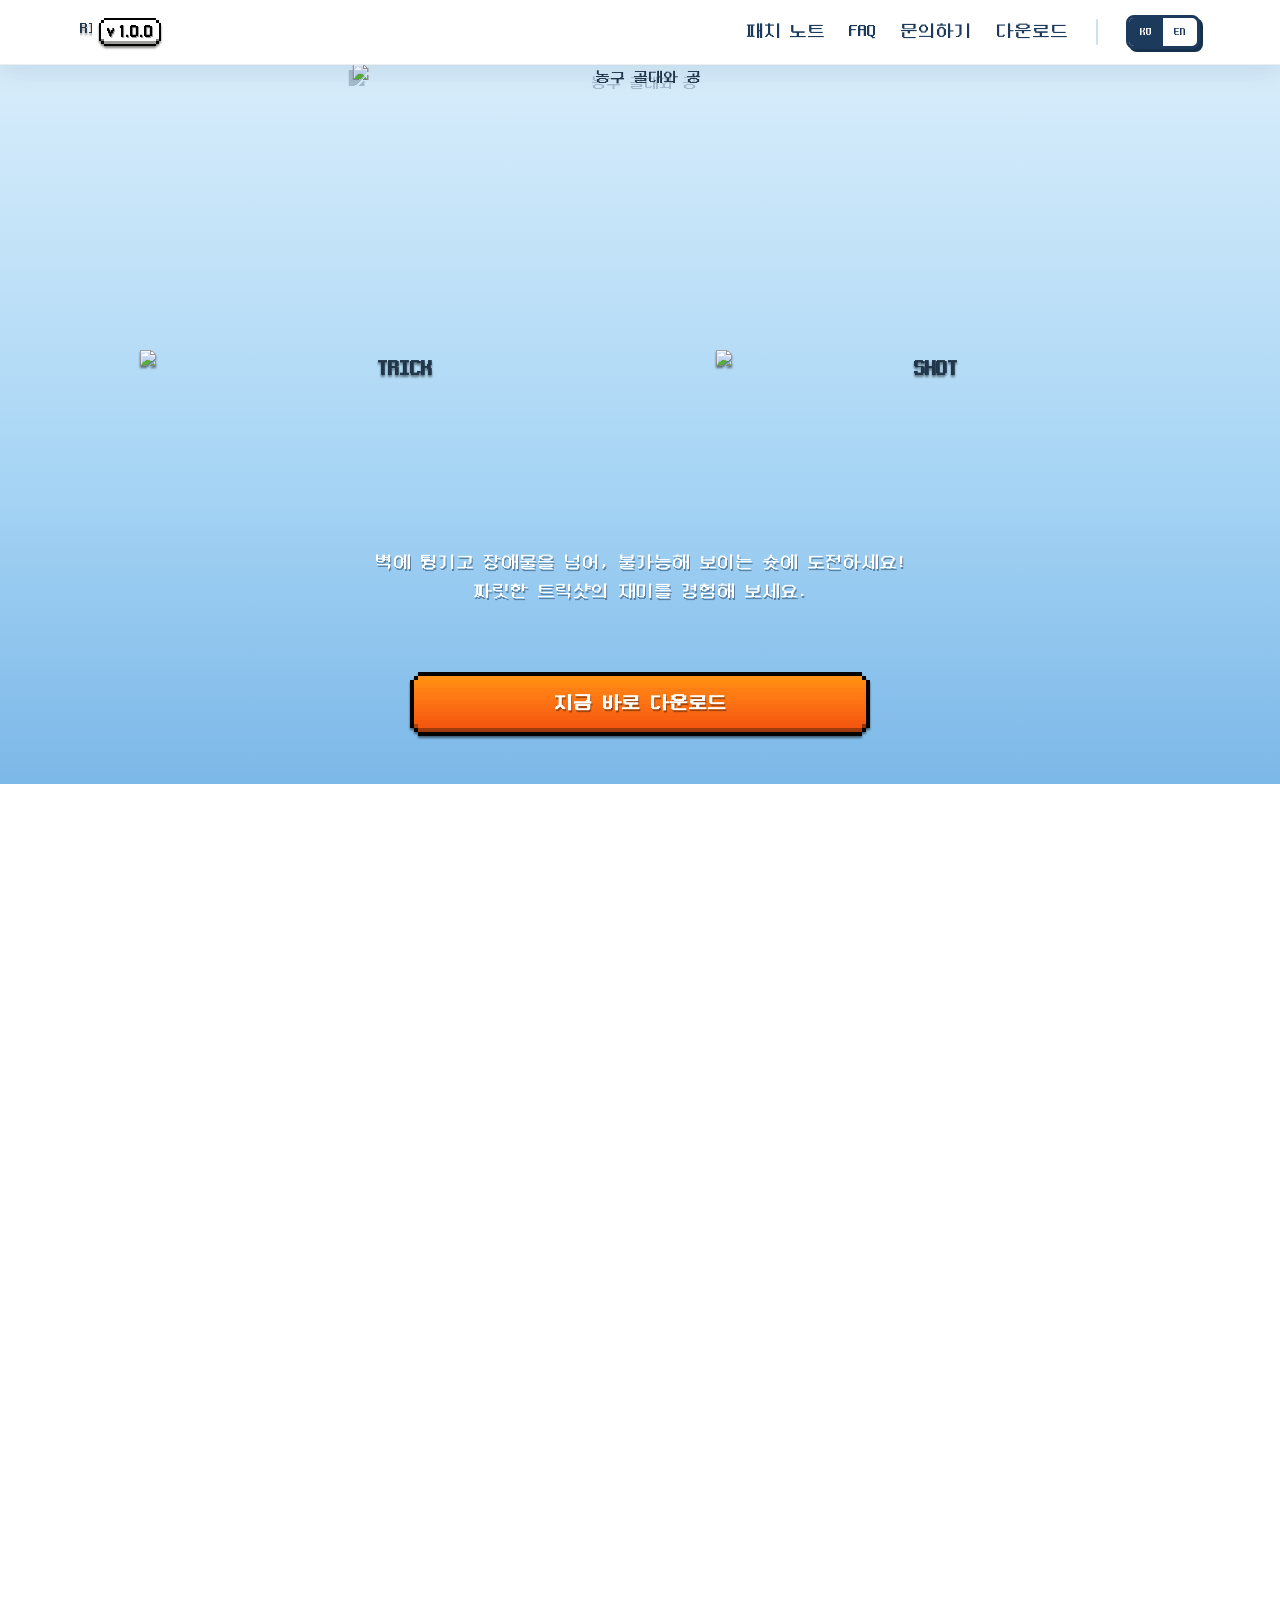
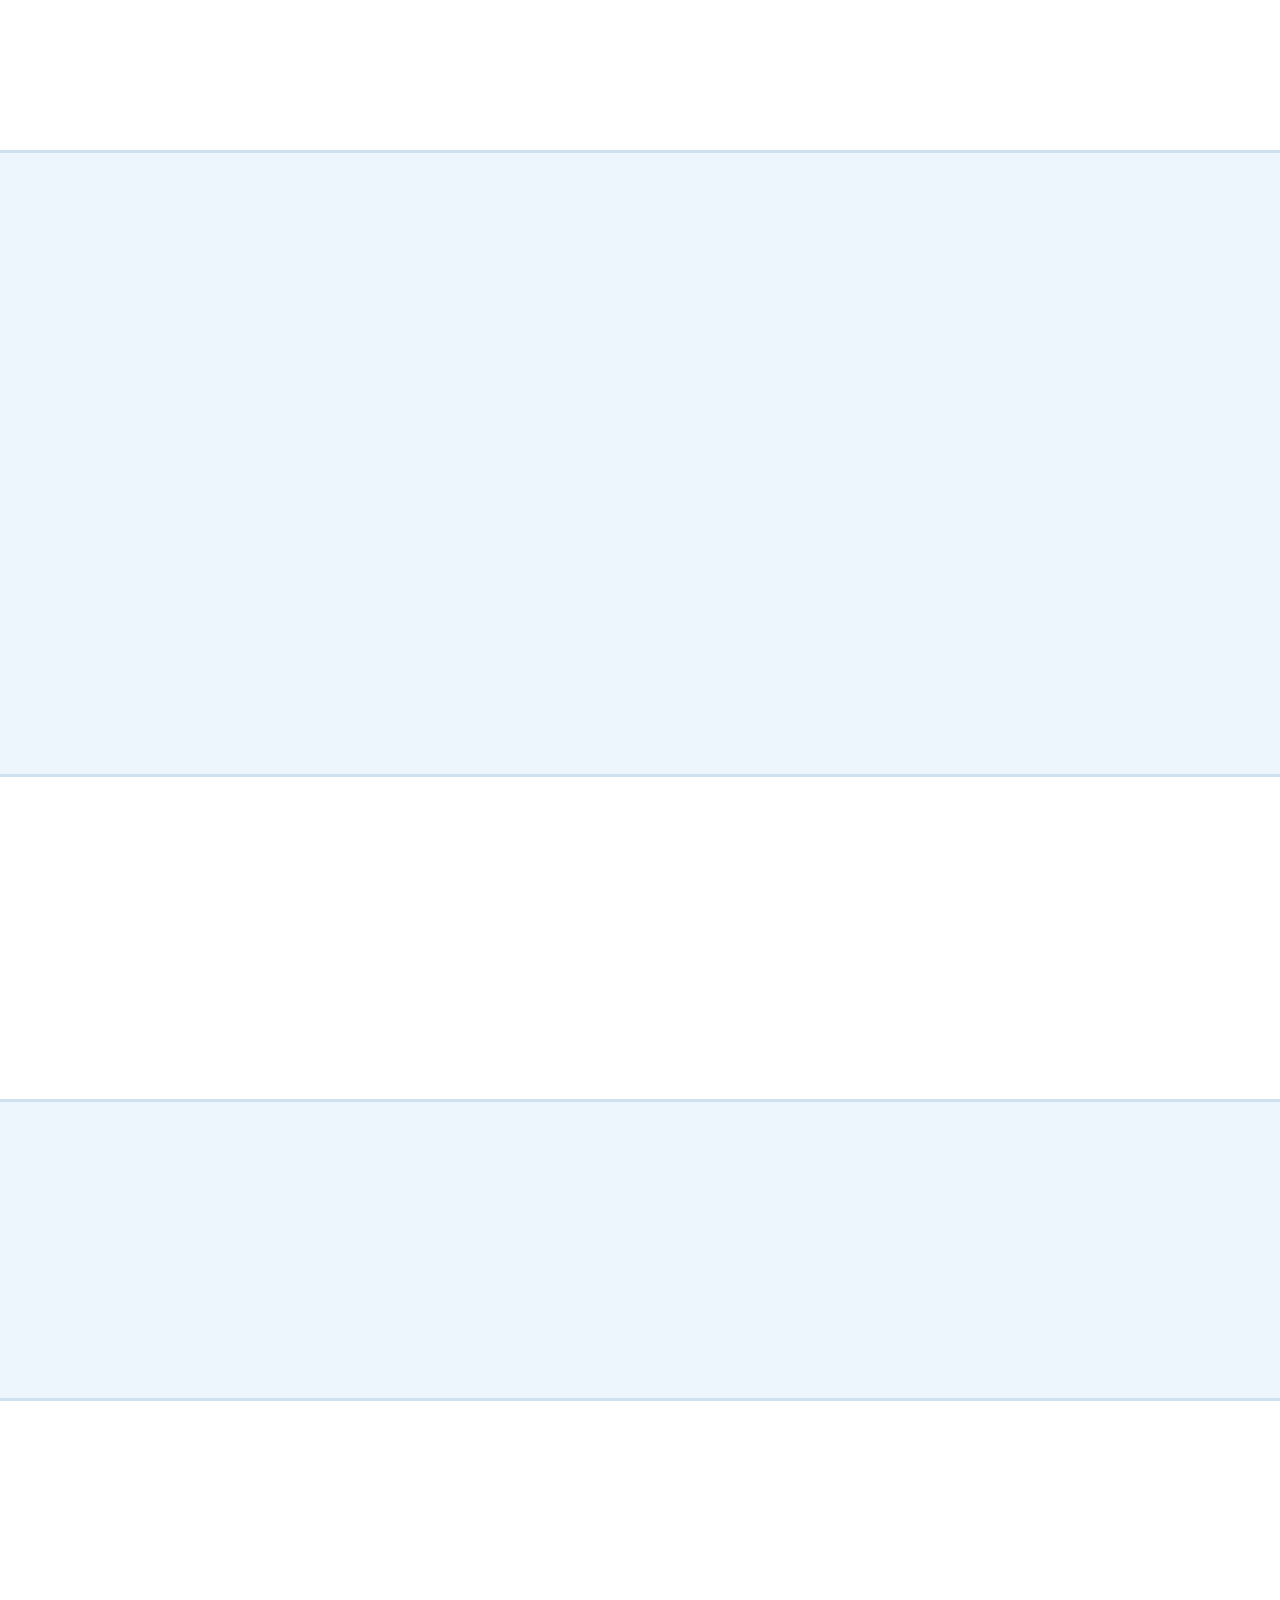
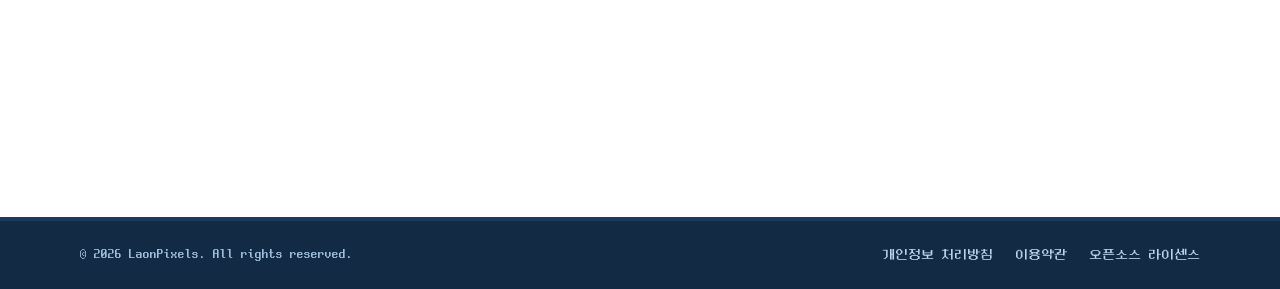
==== index.html @ 9bc09312 "푸터에서 사업자 정보 블록 제거 (원래 레이아웃으로 복원) Co-Authored-By: Claude Sonnet 5 <noreply@anthropic.com>" ====
<!DOCTYPE html>
<html lang="ko">
<head>
  <meta charset="UTF-8">
  <meta name="viewport" content="width=device-width, initial-scale=1, viewport-fit=cover">
  <title data-i18n="meta.titleHome">TRICK SHOT — 한 번의 슛, 완벽한 트릭샷</title>
  <meta name="description" content="튕기고, 휘고, 골인! 물리 기반 원터치 농구 트릭샷 게임 TRICK SHOT. App Store · Google Play · Steam에서 무료로 플레이하세요.">
  <meta name="theme-color" content="#7cb8e8">
  <link rel="icon" type="image/png" href="assets/game/app_icon.png">

  <!-- Open Graph -->
  <meta property="og:title" content="TRICK SHOT">
  <meta property="og:description" content="한 번의 슛, 완벽한 트릭샷. 물리 기반 원터치 농구 게임.">
  <meta property="og:type" content="website">

  <link rel="stylesheet" href="css/styles.css?v=122">
</head>
<body>

  <!-- ===================== Header ===================== -->
  <header class="site-header">
    <div class="container">
      <nav class="nav" aria-label="Main">
        <div class="nav__left">
          <a class="brand nav__reveal" href="#top" aria-label="TRICK SHOT home">
            <span class="brand__wordmark">
              <img src="assets/game/wordmark_trick.png" class="px" alt="TRICK" width="93" height="24">
              <img src="assets/game/wordmark_shot.png" class="px" alt="SHOT" width="77" height="24">
            </span>
          </a>

          <a class="header-version" href="patch-notes.html" aria-label="버전 정보 — 패치 노트 보기">
            <span class="header-version__icon" aria-hidden="true"></span>
            <span class="header-version__text">v 1.0.0</span>
          </a>
        </div>

        <div class="nav__right">
          <ul class="nav__links">
            <li><a class="nav-link--patch" href="patch-notes.html" data-i18n="nav.patch">패치 노트</a></li>
            <li><a href="#faq" data-i18n="nav.faq">FAQ</a></li>
            <li><a href="#contact" data-i18n="nav.contact">문의하기</a></li>
            <li><a href="#download" data-i18n="nav.download">다운로드</a></li>
          </ul>

          <span class="nav__divider" aria-hidden="true"></span>

          <div class="lang-toggle" role="group" aria-label="Language">
            <button type="button" data-lang-btn="ko" aria-pressed="true">KO</button>
            <button type="button" data-lang-btn="en" aria-pressed="false">EN</button>
          </div>

          <button class="nav__toggle" type="button" aria-label="메뉴 열기"
                  aria-expanded="false" aria-controls="mobile-menu"
                  data-i18n-attr="aria-label:nav.menuOpen">
            <span></span><span></span><span></span>
          </button>
        </div>
      </nav>
    </div>
  </header>

  <!-- mobile overlay menu -->
  <div class="mobile-menu" id="mobile-menu">
    <a class="web-btn web-btn--white" href="patch-notes.html">
      <span class="web-btn__bg" aria-hidden="true">
        <span class="web-btn__seg web-btn__seg--left"></span>
        <span class="web-btn__seg web-btn__seg--center"></span>
        <span class="web-btn__seg web-btn__seg--right"></span>
      </span>
      <span class="web-btn__label" data-i18n="nav.patch">패치 노트</span>
    </a>
    <a class="web-btn web-btn--white" href="#faq">
      <span class="web-btn__bg" aria-hidden="true">
        <span class="web-btn__seg web-btn__seg--left"></span>
        <span class="web-btn__seg web-btn__seg--center"></span>
        <span class="web-btn__seg web-btn__seg--right"></span>
      </span>
      <span class="web-btn__label" data-i18n="nav.faq">FAQ</span>
    </a>
    <a class="web-btn web-btn--white" href="#contact">
      <span class="web-btn__bg" aria-hidden="true">
        <span class="web-btn__seg web-btn__seg--left"></span>
        <span class="web-btn__seg web-btn__seg--center"></span>
        <span class="web-btn__seg web-btn__seg--right"></span>
      </span>
      <span class="web-btn__label" data-i18n="nav.contact">문의하기</span>
    </a>
    <a class="web-btn web-btn--orange" href="#download">
      <span class="web-btn__bg" aria-hidden="true">
        <span class="web-btn__seg web-btn__seg--left"></span>
        <span class="web-btn__seg web-btn__seg--center"></span>
        <span class="web-btn__seg web-btn__seg--right"></span>
      </span>
      <span class="web-btn__label" data-i18n="nav.download">다운로드</span>
    </a>
    <div class="mobile-menu__lang">
      <div class="lang-toggle" role="group" aria-label="Language">
        <button type="button" data-lang-btn="ko" aria-pressed="true">KO</button>
        <button type="button" data-lang-btn="en" aria-pressed="false">EN</button>
      </div>
    </div>
  </div>

  <main>
    <!-- ===================== Hero ===================== -->
    <section class="hero" id="top">
      <!-- version badge, pinned to the hero's top-left on mobile
           (the nav badge is hidden there instead) -->
      <a class="header-version hero-version" href="patch-notes.html" aria-label="버전 정보 — 패치 노트 보기">
        <span class="header-version__icon" aria-hidden="true"></span>
        <span class="header-version__text">v 1.0.0</span>
      </a>

      <!-- floating pixel decorations -->
      <canvas class="hero__birds" aria-hidden="true"></canvas>
      <img src="assets/game/ufo.png" class="hero__flyer hero__flyer--ufo px" alt="" aria-hidden="true">
      <img src="assets/game/jet.png" class="hero__flyer hero__flyer--jet px" alt="" aria-hidden="true">

      <img src="assets/game/goal.png" class="hero__goal px" alt="농구 골대와 공" width="383" height="223">

      <!-- wordmark — flexbox-centered in the full section -->
      <div class="hero__inner">
        <h1 class="wordmark">
          <img src="assets/game/wordmark_trick.png" class="wordmark__trick px" alt="TRICK" width="93" height="24">
          <img src="assets/game/wordmark_shot.png" class="wordmark__shot px" alt="SHOT" width="77" height="24">
        </h1>
      </div>

      <!-- sub text + CTA pinned to bottom of hero -->
      <div class="hero__foot">
        <p class="hero__sub" data-i18n-html="hero.sub">벽에 튕기고 장애물을 넘어, 불가능해 보이는 슛에 도전하세요!<br>짜릿한 트릭샷의 재미를 경험해 보세요.</p>
        <div class="hero__cta">
          <a class="web-btn web-btn--orange" href="#download">
            <span class="web-btn__bg" aria-hidden="true">
              <span class="web-btn__seg web-btn__seg--left"></span>
              <span class="web-btn__seg web-btn__seg--center"></span>
              <span class="web-btn__seg web-btn__seg--right"></span>
            </span>
            <span class="web-btn__label" data-i18n="hero.ctaDownload">지금 바로 다운로드</span>
          </a>
        </div>
      </div>

      <!-- pixel-art city skyline footer -->
      <div class="hero__skyline" aria-hidden="true"></div>
    </section>

    <!-- ===================== Features ===================== -->
    <section class="section" id="features">
      <div class="container">
        <div class="section-head reveal">
          <h2 data-i18n="features.title">단순하지만 깊이 있는 재미</h2>
          <p data-i18n-html="features.desc"></p>
        </div>

        <div class="shot-carousel reveal">
          <button class="shot-nav shot-nav--prev" type="button" aria-label="이전 화면" data-i18n-attr="aria-label:gallery.prev">
            <img src="assets/game/swipe_left.png" class="px" alt="" aria-hidden="true" width="11" height="17">
          </button>
          <div class="shot-viewport">
            <div class="shot-track" id="shot-track">
              <div class="shot-slide"><img src="assets/screenshots/shot_01.jpg" alt="" loading="lazy" width="1920" height="1354"></div>
              <div class="shot-slide"><img src="assets/screenshots/shot_02.jpg" alt="" loading="lazy" width="1920" height="1354"></div>
              <div class="shot-slide"><img src="assets/screenshots/shot_03.jpg" alt="" loading="lazy" width="1920" height="1354"></div>
              <div class="shot-slide"><img src="assets/screenshots/shot_04.jpg" alt="" loading="lazy" width="1920" height="1354"></div>
              <div class="shot-slide"><img src="assets/screenshots/shot_05.jpg" alt="" loading="lazy" width="1920" height="1354"></div>
              <div class="shot-slide"><img src="assets/screenshots/shot_06.jpg" alt="" loading="lazy" width="1920" height="1354"></div>
            </div>
          </div>
          <button class="shot-nav shot-nav--next" type="button" aria-label="다음 화면" data-i18n-attr="aria-label:gallery.next">
            <img src="assets/game/swipe_right.png" class="px" alt="" aria-hidden="true" width="11" height="17">
          </button>
        </div>
        <div class="shot-dots" id="shot-dots" role="tablist" aria-label="화면 선택"><!-- dots by main.js --></div>
      </div>
    </section>

    <!-- ===================== Maps ===================== -->
    <section class="section section--tint" id="stages">
      <!-- falling debris particles, generated by main.js, behind everything -->
      <div class="stages-particles" aria-hidden="true"></div>

      <div class="container">
        <div class="section-head reveal">
          <h2 data-i18n="stages.title">계속해서 추가되는 다양한 맵</h2>
          <p data-i18n-html="stages.desc"></p>
        </div>

        <div class="stages-placeholder reveal">
          <div class="stages-placeholder__stack">
            <img src="assets/game/locked_map.png" class="px stages-placeholder__img stages-placeholder__img--locked" alt="" aria-hidden="true" width="60" height="60">
            <img src="assets/game/coming_soon_map.png" class="px stages-placeholder__img stages-placeholder__img--soon" alt="" aria-hidden="true" width="60" height="60">
          </div>
        </div>
      </div>

      <!-- pixel-art skyline footer, tiled endlessly across the section width -->
      <div class="stages-skyline" aria-hidden="true"></div>
    </section>

    <!-- ===================== FAQ ===================== -->
    <section class="section" id="faq">
      <div class="container">
        <div class="section-head reveal">
          <h2 data-i18n="faq.title">자주 묻는 질문</h2>
          <p data-i18n="faq.desc"></p>
        </div>
        <div class="faq-list" id="faq-list"><!-- rendered by main.js --></div>
      </div>
    </section>

    <!-- ===================== Contact ===================== -->
    <section class="section section--tint" id="contact">
      <div class="container">
        <div class="section-head reveal">
          <h2 data-i18n="contact.title">문의하기</h2>
          <p data-i18n-html="contact.desc"></p>
        </div>
      </div>
    </section>

    <!-- ===================== Download ===================== -->
    <section class="section download" id="download">
      <div class="container">
        <div class="section-head reveal">
          <h2 data-i18n="download.title">지금 바로 다운로드하세요</h2>
          <p data-i18n="download.desc"></p>
        </div>

        <div class="store-grid">
          <a class="store-link reveal" href="#" aria-label="App Store">
            <img class="store-badge store-badge--ko" src="assets/store/appstore_ko.svg" alt="App Store에서 다운로드">
            <img class="store-badge store-badge--en" src="assets/store/appstore_en.svg" alt="Download on the App Store">
          </a>

          <a class="store-link reveal" href="#" aria-label="Google Play">
            <img class="store-badge store-badge--ko" src="assets/store/googleplay_ko.svg" alt="Google Play에서 다운로드">
            <img class="store-badge store-badge--en" src="assets/store/googleplay_en.svg" alt="Get it on Google Play">
          </a>
        </div>

        <p class="store-note" data-i18n="download.note"></p>
      </div>
    </section>
  </main>

  <!-- ===================== Footer ===================== -->
  <footer class="site-footer">
    <div class="container footer-inner">
      <span class="footer-copy" data-i18n="footer.rights">© 2026 LaonPixels. All rights reserved.</span>
      <nav class="footer-links" aria-label="Legal">
        <a href="privacy.html" data-i18n="footer.linkPrivacy">개인정보 처리방침</a>
        <a href="terms.html" data-i18n="footer.linkTerms">이용약관</a>
        <a href="oss-license.html" data-i18n="footer.linkOss">오픈소스 라이센스</a>
      </nav>
    </div>
  </footer>

  <script src="js/translations.js?v=21"></script>
  <script src="js/i18n.js?v=2"></script>
  <script src="js/main.js?v=33"></script>
</body>
</html>
---- css/styles.css ----
/* =========================================================================
   TRICK SHOT — game landing site
   Mobile-first, vanilla CSS. Design tokens pulled from the title-screen art.
   ========================================================================= */

/* ---- Fonts ------------------------------------------------------------- */
/* 네오 둥근모(NeoDunggeunmo) 단일 폰트로 통일 (로컬 self-host) */
@font-face {
  font-family: "NeoDunggeunmo";
  src: url("../assets/fonts/neodgm.ttf") format("truetype");
  font-weight: 400;
  font-style: normal;
  font-display: swap;
}

/* Galmuri11 — same font the in-game version badge uses (main_menu_screen.dart) */
@font-face {
  font-family: "Galmuri11";
  src: url("../assets/fonts/Galmuri11.ttf") format("truetype");
  font-weight: 400;
  font-style: normal;
  font-display: swap;
}
@font-face {
  font-family: "Galmuri11";
  src: url("../assets/fonts/Galmuri11-Bold.ttf") format("truetype");
  font-weight: 700;
  font-style: normal;
  font-display: swap;
}

/* ---- Design tokens ----------------------------------------------------- */
:root {
  --sky-top:    #d8edfb;
  --sky-mid:    #a9d6f5;
  --sky-bottom: #7cb8e8;
  --skyline:    #6aa6da;
  --ball:       #e8742c;
  --ball-dark:  #c75a1e;
  --rim:        #e85d2a;
  --navy:       #1b3a5c;
  --navy-deep:  #122a44;
  --white:      #ffffff;
  --card:       #ffffff;
  --ink:        #20364a;
  --ink-soft:   #51697e;
  --shadow:     #16314d;
  --line:       #cfe0ef;

  /* 네오 둥근모 폰트로 전체 텍스트(픽셀/본문/모노 포함) 통일 */
  --pixel:       "NeoDunggeunmo", monospace;
  --sans:        "NeoDunggeunmo", monospace;
  --sans-body:   "NeoDunggeunmo", monospace;

  --radius: 14px;
  --radius-sm: 10px;
  --header-h: 64px;
  --maxw: 1160px;
  --hard: 4px 4px 0 var(--shadow);
  --hard-sm: 3px 3px 0 var(--shadow);
}

/* ---- Reset / base ------------------------------------------------------ */
*, *::before, *::after { box-sizing: border-box; }

html {
  scroll-behavior: smooth;
  scroll-padding-top: calc(var(--header-h) + 12px);
  -webkit-text-size-adjust: 100%;
  overflow-x: hidden;
}

body {
  margin: 0;
  padding-top: var(--header-h);
  font-family: var(--sans-body);
  color: var(--ink);
  background: var(--white);
  line-height: 1.8;
  font-size: 15px;
  -webkit-font-smoothing: antialiased;
  -moz-osx-font-smoothing: grayscale;
  overflow-x: hidden;
}

img, svg { max-width: 100%; display: block; }

/* crisp scaling for pixel-art sprites pulled from the game */
.px {
  image-rendering: pixelated;
  image-rendering: -moz-crisp-edges;
  image-rendering: crisp-edges;
}
a { color: inherit; text-decoration: none; }
button { font-family: inherit; cursor: pointer; }
ul { margin: 0; padding: 0; list-style: none; }

:focus-visible {
  outline: 3px solid var(--ball);
  outline-offset: 3px;
  border-radius: 4px;
}

.container {
  width: 100%;
  max-width: var(--maxw);
  margin-inline: auto;
  padding-inline: 20px;
}

.pixel { font-family: var(--pixel); line-height: 1.5; letter-spacing: 0; }

/* ---- Section scaffolding ---------------------------------------------- */
.section { padding-block: clamp(56px, 9vw, 104px); }
.section--tint { background: #eef6fd; border-block: 3px solid var(--line); }
/* pull the back-link + content up closer to the title hero */
.section--tight { padding-top: clamp(26px, 4vw, 40px); }

.section-head { text-align: center; margin-bottom: clamp(28px, 5vw, 52px); }
.section-head h2 {
  font-family: var(--pixel);
  font-weight: 700;
  font-size: clamp(20px, 4.5vw, 30px);
  color: var(--navy);
  margin: 0 0 14px;
  letter-spacing: 0;
  word-spacing: -0.18em;
  line-height: 1.55;
  text-shadow: 2px 2px 0 #b9d6ee;
}
.section-head p {
  margin: 0 auto;
  max-width: 56ch;
  color: var(--ink-soft);
  font-family: var(--sans-body);
  font-size: clamp(14px, 2vw, 16px);
}
#features .section-head { margin-bottom: clamp(42px, 6.5vw, 72px); }
#features .section-head h2 { font-size: clamp(26px, 5.8vw, 40px); margin-bottom: 26px; }
#features .section-head p  { font-size: clamp(15px, 2.2vw, 18px); max-width: 68ch; }

/* ---- Buttons ----------------------------------------------------------- */
.btn {
  display: inline-flex;
  align-items: center;
  justify-content: center;
  gap: 10px;
  font-family: var(--pixel);
  font-weight: 700;
  font-size: 12px;
  letter-spacing: 0;
  word-spacing: -0.1em;
  padding: 14px 20px;
  border-radius: var(--radius-sm);
  border: 3px solid var(--navy);
  background: var(--white);
  color: var(--navy);
  box-shadow: var(--hard);
  transition: transform .08s ease, box-shadow .08s ease, background .15s ease;
  text-align: center;
}
.btn:hover { transform: translate(-2px, -2px); box-shadow: 6px 6px 0 var(--shadow); }
.btn:active { transform: translate(2px, 2px); box-shadow: 1px 1px 0 var(--shadow); }

.btn--primary { background: var(--ball); color: #fff; border-color: var(--navy); }

/* ---- Header / navigation ---------------------------------------------- */
.site-header {
  position: fixed;
  top: 0;
  left: 0;
  right: 0;
  z-index: 50;
  background: rgba(255, 255, 255, .92);
  backdrop-filter: blur(4px);
  -webkit-backdrop-filter: blur(4px);
  border-bottom: 1px solid rgba(27, 58, 92, .08);
  box-shadow:
    inset 0 1px 0 rgba(255, 255, 255, .9),
    0 8px 24px rgba(27, 58, 92, .1);
}
.nav {
  height: var(--header-h);
  display: flex;
  align-items: center;
  justify-content: space-between;
  gap: 16px;
}

/* left cluster: version badge + brand wordmark */
.nav__left { display: flex; align-items: center; gap: 7px; }

/* brand (left title) */
.brand { display: flex; align-items: center; gap: 10px; }
.brand__wordmark {
  display: inline-flex;
  align-items: center;
  justify-content: center;
  gap: 4px;
  /* full size on wider screens; on narrow phones the 6.5vw cap takes over so
     the title shrinks and stops shoving the menu button off the right edge
     (iPhone mini/SE, small Androids). The revealed .nav__reveal container
     width below is scaled to match. */
  height: min(calc(var(--header-h) * 4 / 7 * 0.9), 6.5vw);
  white-space: nowrap;
  /* same in-game overlay shadow spec as the hero wordmark: y:2, blur:1, 50% black */
  filter: drop-shadow(0 2px 1px rgba(0, 0, 0, .5));
}
.brand__wordmark img { display: block; height: 100%; width: auto; flex: none; }
/* version button — replicates the title-screen version badge in-game
   (empty icon frame + overlaid "v X.Y.Z" text, see main_menu_screen.dart) */
.header-version {
  --icon-h: 28.8px;
  position: relative;
  display: inline-flex;
  align-items: center;
  justify-content: center;
  flex: 0 0 auto;
  text-decoration: none;
}
.header-version__icon {
  display: block;
  height: var(--icon-h);
  aspect-ratio: 26 / 12;
  background-image: url('../assets/game/title_version_icon_empty.png');
  background-repeat: no-repeat;
  background-size: 100% 100%;
  image-rendering: pixelated;
  image-rendering: -moz-crisp-edges;
  image-rendering: crisp-edges;
  filter: drop-shadow(0 2px 1px rgba(0, 0, 0, .5));
}
/* in-game the text sits in a Stack centered on the icon with
   EdgeInsets.only(bottom: iconH/12) — net effect: visual center
   shifted up by iconH/24 from the icon's true center */
.header-version__text {
  position: absolute;
  left: 50%;
  top: calc(50% - var(--icon-h) / 24);
  transform: translate(-50%, -50%);
  font-family: "Galmuri11", var(--pixel);
  font-weight: 700;
  font-size: 13px;
  line-height: 1;
  color: #000;
  text-shadow: 1px 1px 0 #9d9d9c;
  white-space: nowrap;
}

/* the hero-scoped copy of the version badge is desktop-hidden; on mobile it
   is pinned to the hero's top-left and the nav copy is hidden instead (see
   the mobile media query) */
.hero-version {
  display: none;
  position: absolute;
  top: 12px;
  left: 16px;
  z-index: 4;
}

/* the TRICK SHOT wordmark in the header — hidden until the hero scrolls
   past, then slides in from the left (its reserved width pushes the
   version badge over by the same amount), and on the way back up it
   slides out to the left and fades — never squashing, since the
   wordmark images keep their natural size and are simply clipped by
   the shrinking/sliding window */
.nav__reveal {
  display: flex;
  align-items: center;
  overflow: hidden;
  width: 0;
  /* inset padding keeps the wordmark (and its drop-shadow) clear of the
     clipping edges on every side, so nothing gets cut off — at rest or
     mid-slide — and the reveal doesn't graze the version badge */
  padding: 4px 4px 4px 8px;
  box-sizing: content-box;
  opacity: 0;
  transition: width .8s cubic-bezier(.22, 1.12, .4, 1),
              opacity .5s ease;
  pointer-events: none;
}
.nav__reveal .brand__wordmark {
  transform: translateX(-32px);
  transition: transform .8s cubic-bezier(.22, 1.12, .4, 1);
}
.site-header.is-revealed .nav__reveal {
  /* scales down together with the wordmark height cap above so the revealed
     title never overflows into the menu button on narrow phones */
  width: min(246px, 49vw);
  opacity: 1;
  pointer-events: auto;
}
.site-header.is-revealed .nav__reveal .brand__wordmark {
  transform: translateX(0);
}
/* while the mobile menu is open, keep the title revealed no matter the
   scroll position; closing the menu reverts to the scroll-driven state
   above (shown only if scrolled past the hero) */
.nav.is-open .nav__reveal {
  width: min(246px, 49vw);
  opacity: 1;
  pointer-events: auto;
}
.nav.is-open .nav__reveal .brand__wordmark {
  transform: translateX(0);
}

/* right cluster */
.nav__right { display: flex; align-items: center; gap: 8px; }
.nav__links { display: none; }            /* shown on desktop */
.nav__right > .lang-toggle { display: none; } /* moves into the menu on mobile */
.nav__divider { display: none; }          /* shown on desktop, between links and lang toggle */

.nav__links a {
  font-family: var(--pixel);
  font-size: 18px;
  letter-spacing: 0;
  word-spacing: -0.1em;
  text-transform: uppercase;
  color: var(--navy);
  padding: 8px 10px;
  border-radius: 8px;
  white-space: nowrap;
  transition: color .15s ease, background .15s ease;
}
.nav__links a:hover { color: #2f6fb3; background: #f1f7fd; }

.nav__links a.nav-link--patch {
  padding: 8px 10px;
}

/* language toggle */
.lang-toggle {
  display: inline-flex;
  border: 3px solid var(--navy);
  border-radius: 8px;
  overflow: hidden;
  box-shadow: var(--hard-sm);
  background: var(--white);
}
.lang-toggle button {
  font-family: var(--pixel);
  font-size: 12px;
  padding: 8px 11px;
  border: 0;
  background: transparent;
  color: var(--navy);
}
.lang-toggle button[aria-pressed="true"] { background: var(--navy); color: #fff; }

/* decorative gear (matches title screen) */
/* hamburger */
/* pixel-art menu button (normal + pressed sprites). The old hamburger
   <span> bars are hidden and the button shows the sprite as a background,
   so no HTML change is needed and every page's header picks it up. */
.nav__toggle {
  width: 42px;
  height: 44px;
  padding: 0;
  border: 0;
  background: url("../assets/game/web_menu_button.png") center / contain no-repeat;
  image-rendering: pixelated;
  image-rendering: -moz-crisp-edges;
  image-rendering: crisp-edges;
  cursor: pointer;
}
.nav__toggle span { display: none; }
/* pressed sprite only while actively held down */
.nav__toggle:active {
  background-image: url("../assets/game/web_menu_button_pressed.png");
}

/* mobile overlay menu */
.mobile-menu {
  position: fixed;
  inset: var(--header-h) 0 0 0;
  background: var(--sky-top);
  background-image: linear-gradient(180deg, var(--sky-top), var(--sky-mid));
  border-top: 3px solid var(--navy);
  transform: translateY(-110%);
  transition: transform .3s ease;
  z-index: 40;
  display: flex;
  flex-direction: column;
  padding: 24px 20px calc(40px + env(safe-area-inset-bottom));
  gap: 16px;
  overflow-y: auto;
}
.mobile-menu.is-open { transform: translateY(0); }
/* menu items are full-width pixel web-buttons, stacked (capped so they
   don't stretch into thin bars on wide/landscape phone viewports).
   flex-shrink: 0 stops the column flex layout from squashing them
   below --btn-h when the short landscape viewport can't fit all of
   them — the menu scrolls (overflow-y: auto, above) instead. */
.mobile-menu .web-btn {
  --btn-h: 54px;
  width: 100%;
  max-width: 420px;
  min-height: var(--btn-h);
  flex-shrink: 0;
  margin-inline: auto;
  font-size: 15px;
  letter-spacing: 0;
  word-spacing: -0.1em;
}
.mobile-menu__lang { flex-shrink: 0; margin-top: auto; padding-top: 20px; display: flex; justify-content: center; }

body.menu-open { overflow: hidden; }

/* ---- Hero -------------------------------------------------------------- */
.hero {
  position: relative;
  min-height: 720px;
  display: flex;
  align-items: center;
  justify-content: center;
  text-align: center;
  padding: 40px clamp(28px, 7vw, 88px) calc(60px + env(safe-area-inset-bottom));
  background: linear-gradient(180deg, var(--sky-top) 0%, var(--sky-mid) 55%, var(--sky-bottom) 100%);
  overflow: hidden;
}
.hero__skyline {
  position: absolute;
  left: 0; right: 0; bottom: 0;
  height: clamp(64px, 11vw, 120px);
  background-image: url('../assets/game/city_skyline.png');
  background-repeat: repeat-x;
  background-position: bottom left;
  background-size: auto 100%;
  image-rendering: pixelated;
  image-rendering: -moz-crisp-edges;
  image-rendering: crisp-edges;
  pointer-events: none;
  z-index: 1;
}
.hero__inner { position: relative; z-index: 3; max-width: 1000px; text-align: center; }

/* sub text + CTA pinned to the bottom of the hero section */
/* Spans from roughly the title's bottom edge down to the section's
   bottom edge, then splits that band into two equal halves —
   `space-around` centers the sub text within the upper half and the
   download button within the lower half (an even-split approximation
   of "center each one in the band below the previous element"). */

.hero__foot {
  position: absolute;
  top: 58%;
  bottom: 0;
  left: 50%;
  transform: translateX(-50%);
  width: 100%;
  max-width: 760px;
  padding-inline: 20px;
  display: flex;
  flex-direction: column;
  justify-content: space-around;
  align-items: center;
  text-align: center;
  z-index: 3;
}
/* hero CTA is a wide, prominent web-button */
.hero__foot .web-btn {
  --btn-h: clamp(50px, 9vw, 64px);
  min-width: clamp(300px, 44vw, 460px);
  font-size: clamp(15px, 2.4vw, 19px);
}

/* pixel-art goal/backboard — pinned to top of hero, no bounce */
.hero__goal {
  position: absolute;
  top: 0;
  left: 50%;
  transform: translateX(-50%);
  width: clamp(320px, 82vw, 575px);
  height: auto;
  filter: drop-shadow(-4px 6px 0 rgba(18, 42, 68, .25));
  z-index: 2;
  pointer-events: none;
}

/* TRICK / SHOT horizontal pixel wordmark images */
.wordmark {
  display: flex;
  flex-direction: row;
  align-items: center;
  justify-content: center;
  gap: clamp(28px, 6vw, 64px);
  margin: 4px 0 0;
  /* same in-game overlay shadow spec as the CTA button: y:2, blur:1, 50% black */
  filter: drop-shadow(0 2px 1px rgba(0, 0, 0, .5));
}
.wordmark__trick { width: clamp(270px, 88vw, 900px); height: auto; }
.wordmark__shot  { width: clamp(223px, 72vw, 745px); height: auto; }

/* bird flock canvas — sits behind UFO/jet, above gradient background */
.hero__birds {
  position: absolute;
  top: 0; left: 0;
  width: 100%; height: 100%;
  z-index: 0;
  pointer-events: none;
}

/* floating pixel decorations (UFO, jet) — positions/visibility controlled by JS */
.hero__flyer {
  position: absolute;
  z-index: 1;
  pointer-events: none;
  height: auto;
  display: none;
}
.hero__flyer--ufo { width: clamp(24px, 4.5vw, 48px); }
.hero__flyer--jet { width: clamp(22px, 4vw, 44px); }
.hero__sub {
  font-family: var(--sans-body);
  color: #fff;
  font-size: clamp(15px, 2.4vw, 18px);
  max-width: 38em;
  margin: 0 auto;
  margin-top: 30px;
  font-weight: 400;
  line-height: 1.6;
  text-shadow: 1px 2px 0 rgba(18, 42, 68, .45);
}
.hero__cta {
  display: flex;
  flex-wrap: wrap;
  gap: 14px;
  justify-content: center;
  transform: translateY(-10px);
}

/* pixel-art web button — 3-slice sprite (web_option UI kit) with white and
   orange colour variants: left + center(tiled) + right. Hover grows to
   1.05× on a smooth ease (and eases back on leave); :active swaps to the
   pressed sprite. Shared by the hero CTA and the mobile menu items. */
.web-btn {
  --btn-h: clamp(48px, 8.5vw, 60px);
  position: relative;
  display: inline-flex;
  align-items: center;
  justify-content: center;
  height: var(--btn-h);
  padding: 0 clamp(24px, 6vw, 40px);
  font-family: var(--pixel);
  font-size: clamp(15px, 2.4vw, 19px);
  font-weight: 700;
  text-decoration: none;
  transition: transform .2s ease;
  /* in-game overlay shadow spec (y:2, blur:1, 50% black); follows the
     sprite's alpha so frame + label share one shadow */
  filter: drop-shadow(0 2px 1px rgba(0, 0, 0, .5));
}
.web-btn:hover { transform: scale(1.05); }
.web-btn:active { transform: scale(1.02) translateY(1px); transition-duration: .06s; }
.web-btn__bg {
  position: absolute;
  inset: 0;
  display: flex;
  z-index: 0;
  pointer-events: none;
}
.web-btn__seg {
  height: 100%;
  image-rendering: pixelated;
  image-rendering: -moz-crisp-edges;
  image-rendering: crisp-edges;
}
.web-btn__seg--left,
.web-btn__seg--right {
  flex: 0 0 auto;
  aspect-ratio: 13 / 16;
  background-repeat: no-repeat;
  background-size: 100% 100%;
}
.web-btn__seg--center {
  flex: 1 1 auto;
  background-repeat: repeat-x;
  background-size: auto 100%;
}
.web-btn__label {
  position: relative;
  z-index: 1;
  white-space: nowrap;
}

/* white variant — dark label */
.web-btn--white { color: var(--navy); }
.web-btn--white .web-btn__seg--left   { background-image: url('../assets/game/button/white/web_option_button_white_left.png'); }
.web-btn--white .web-btn__seg--center { background-image: url('../assets/game/button/white/web_option_button_white_center.png'); }
.web-btn--white .web-btn__seg--right  { background-image: url('../assets/game/button/white/web_option_button_white_right.png'); }
.web-btn--white:active .web-btn__seg--left   { background-image: url('../assets/game/button/white/web_option_button_white_left_pressed.png'); }
.web-btn--white:active .web-btn__seg--center { background-image: url('../assets/game/button/white/web_option_button_white_center_pressed.png'); }
.web-btn--white:active .web-btn__seg--right  { background-image: url('../assets/game/button/white/web_option_button_white_right_pressed.png'); }

/* orange variant — white label with a dark drop. The web_option orange art
   is a muted #e0732d; saturate() nudges it back to the vivid in-game orange
   (~#ff720d) without swapping the sprite. Re-declares the base drop-shadow
   since filter is a single property. */
.web-btn--orange {
  color: #fff;
  filter: drop-shadow(0 2px 1px rgba(0, 0, 0, .5)) saturate(1.3);
}
.web-btn--orange .web-btn__label { text-shadow: 1px 2px 0 rgba(0, 0, 0, .35); }
.web-btn--orange .web-btn__seg--left   { background-image: url('../assets/game/button/orange/web_option_button_orange_left.png'); }
.web-btn--orange .web-btn__seg--center { background-image: url('../assets/game/button/orange/web_option_button_orange_center.png'); }
.web-btn--orange .web-btn__seg--right  { background-image: url('../assets/game/button/orange/web_option_button_orange_right.png'); }
.web-btn--orange:active .web-btn__seg--left   { background-image: url('../assets/game/button/orange/web_option_button_orange_left_pressed.png'); }
.web-btn--orange:active .web-btn__seg--center { background-image: url('../assets/game/button/orange/web_option_button_orange_center_pressed.png'); }
.web-btn--orange:active .web-btn__seg--right  { background-image: url('../assets/game/button/orange/web_option_button_orange_right_pressed.png'); }

/* ---- Screenshot gallery (clean, modern swipe carousel) ------------------ */
.shot-carousel {
  position: relative;
  max-width: 860px;
  margin-inline: auto;
}
.shot-viewport {
  position: relative;
  overflow: hidden;
  border-radius: 17px;
  box-shadow: 0 16px 40px rgba(18, 42, 68, .18);
  touch-action: pan-y;
  outline: none;
}
.shot-track {
  display: flex;
  flex-wrap: nowrap;
  transition: transform .5s cubic-bezier(.65, 0, .35, 1);
}
.shot-slide {
  flex: 0 0 100%;
  min-width: 100%;
  aspect-ratio: 1920 / 1354;
}
.shot-slide img {
  display: block;
  width: 100%;
  height: 100%;
  object-fit: cover;
}

/* nav arrows — float in the gutter between the carousel and the screen
   edges (centered in that gap); transparent background, icon casts a
   soft shadow and grows on hover */
.shot-nav {
  position: absolute;
  top: 50%;
  z-index: 2;
  width: 64px; height: 64px;
  display: grid; place-items: center;
  border: 0;
  border-radius: 50%;
  background: transparent;
  box-shadow: none;
  transition: transform .15s ease;
}
.shot-nav--prev { left: calc(-1 * (100vw - 100%) / 4); transform: translate(-50%, -50%); }
.shot-nav--next { right: calc(-1 * (100vw - 100%) / 4); transform: translate(50%, -50%); }
.shot-nav img { width: 30px; height: auto; filter: drop-shadow(0 3px 3px rgba(18, 42, 68, .25)); }
.shot-nav--prev:hover { transform: translate(-50%, -50%) scale(1.2); }
.shot-nav--next:hover { transform: translate(50%, -50%) scale(1.2); }
.shot-nav--prev:active { transform: translate(-50%, -50%) scale(.96); }
.shot-nav--next:active { transform: translate(50%, -50%) scale(.96); }

/* narrower screens: the gutter beside the carousel shrinks to nothing,
   so shrink the carousel itself to free up a fixed gap for the arrows */
@media (max-width: 920px) {
  .shot-carousel { max-width: calc(100% - 80px); }
  .shot-nav { width: 44px; height: 44px; }
  .shot-nav img { width: 20px; }
  .shot-nav--prev { left: -36px; }
  .shot-nav--next { right: -36px; }
}

/* dots — simple circular page indicators */
.shot-dots { display: flex; justify-content: center; gap: 10px; margin-top: 18px; }
.shot-dot {
  width: 10px; height: 10px;
  padding: 0;
  border: 2px solid var(--line);
  border-radius: 50%;
  background: #fff;
  cursor: pointer;
  transition: background .15s ease, border-color .15s ease, transform .15s ease;
}
.shot-dot.on {
  background: var(--navy);
  border-color: var(--navy);
}

/* ---- Stages (maps) ------------------------------------------------------ */
#stages { position: relative; z-index: 0; overflow: hidden; }
#stages .section-head { margin-bottom: clamp(4px, 1vw, 12px); }
#stages .section-head h2 { font-size: clamp(26px, 5.8vw, 40px); margin-bottom: 26px; }
#stages .section-head p  { font-size: clamp(15px, 2.2vw, 18px); max-width: 68ch; }
#stages .section-head p a { color: var(--navy); font-weight: 700; text-decoration: underline; text-decoration-color: currentColor; text-underline-offset: 3px; }

#faq .section-head h2 { font-size: clamp(26px, 5.8vw, 40px); margin-bottom: 26px; }
#faq .section-head p  { font-size: clamp(15px, 2.2vw, 18px); max-width: 68ch; }

/* falling debris — generated by main.js, confined to the section and
   z-indexed behind every other element in it */
.stages-particles {
  position: absolute;
  inset: 0;
  z-index: -1;
  overflow: hidden;
  pointer-events: none;
}
.stages-particle {
  position: absolute;
  top: -24px;
  opacity: .8;
  animation: stages-fall linear infinite;
}
@keyframes stages-fall {
  to { transform: translateY(calc(var(--stages-h, 600px) + 48px)); }
}

/* "more maps coming" placeholder — coming-soon badge on a soft white glow */
.stages-placeholder {
  position: relative;
  display: flex;
  align-items: center;
  justify-content: center;
  padding-top: 0;
  padding-bottom: clamp(12px, 2.5vw, 28px);
}
.stages-placeholder::before {
  content: "";
  position: absolute;
  inset: 0;
  margin: auto;
  width: 260px;
  height: 260px;
  background: #fff;
  border-radius: 50%;
  filter: blur(60px);
}
.stages-placeholder__stack {
  position: relative;
  width: clamp(84px, 36.3vw, 297px);
  aspect-ratio: 1;
  transition: transform .15s ease;
  cursor: pointer;
  isolation: isolate;   /* contain the star burst's negative z-index */
}
.stages-placeholder__stack:hover { transform: scale(1.1); }

/* clicking the map button shakes it side to side, like it's refusing
   to open — applied to the wrapper so it doesn't fight the stack's
   own hover-scale transform */
.stages-placeholder.shake {
  animation: stages-shake .5s cubic-bezier(.36, .07, .19, .97);
}
@keyframes stages-shake {
  10%, 90% { transform: translateX(-4px); }
  20%, 80% { transform: translateX(6px); }
  30%, 50%, 70% { transform: translateX(-8px); }
  40%, 60% { transform: translateX(8px); }
}
.stages-placeholder__img {
  position: absolute;
  inset: 0;
  width: 100%;
  height: 100%;
  filter: drop-shadow(0 2px 4px rgba(18, 42, 68, .45));
  transition: opacity .3s ease;
}
/* star-burst layer: sits *behind* the map button (negative z-index within
   the stack's isolated stacking context) and lets stars arc past the box
   edges; stars are spawned/animated by burstStars() in main.js */
.stages-stars {
  position: absolute;
  inset: 0;
  overflow: visible;
  pointer-events: none;
  z-index: -1;
}
.stages-star {
  position: absolute;
  left: 50%;
  top: 50%;
  width: 20px;
  height: 21px;
  background-image: url("../assets/game/stage_clear_star_sprite.png");
  background-repeat: no-repeat;
  transform: translate(-50%, -50%);
  will-change: transform, opacity;
  filter: drop-shadow(0 1px 2px rgba(18, 42, 68, .45));
}

.stages-placeholder__img--locked { opacity: 1; }
.stages-placeholder__img--soon { opacity: 0; }
.stages-placeholder__stack:hover .stages-placeholder__img--locked { opacity: 0; }
.stages-placeholder__stack:hover .stages-placeholder__img--soon { opacity: 1; }

/* pixel-art skyline strip pinned to the section bottom, tiled endlessly;
   height is set to 1/10 of the section's rendered height by main.js */
.stages-skyline {
  position: absolute;
  left: 0; right: 0; bottom: 0;
  background-image: url('../assets/game/skyline_smalltown.png');
  background-repeat: repeat-x;
  background-position: bottom left;
  background-size: auto 100%;
  image-rendering: pixelated;
  image-rendering: -moz-crisp-edges;
  image-rendering: crisp-edges;
  pointer-events: none;
}

/* ---- FAQ --------------------------------------------------------------- */
.faq-list { max-width: 760px; margin-inline: auto; display: grid; gap: 14px; }
.faq-item {
  background: var(--card);
  border: 3px solid var(--navy);
  border-radius: var(--radius-sm);
  box-shadow: var(--hard-sm);
  overflow: hidden;
}
.faq-q {
  width: 100%;
  display: flex; align-items: center; justify-content: space-between; gap: 14px;
  text-align: left;
  background: var(--white);
  border: 0;
  padding: 28px 18px;
  font-family: var(--sans-body);
  font-weight: 700;
  font-size: 18px;
  color: var(--navy);
}
.faq-q__icon {
  flex: none;
  width: 21px;
  height: 18px;
  transition: transform .3s ease;
}
.faq-q[aria-expanded="true"] .faq-q__icon { transform: rotate(180deg); }
.faq-a {
  max-height: 0;
  overflow: hidden;
  transition: max-height .3s ease;
  color: var(--ink);
}
.faq-a > div {
  padding: 0 18px 20px;
  font-family: var(--sans-body);
  font-size: 15px;
  line-height: 1.7;
}
.faq-a > div::before {
  content: "";
  display: block;
  margin: 0 8px 14px;
  border-top: 1px solid var(--line);
}
/* ---- OSS license: accordion cell title/subtitle + paging --------------- */
.oss-page > .container {
  display: flex;
  flex-direction: column;
  min-height: 82vh;
}
.oss-page .back-link { align-self: flex-start; }
.oss-note {
  display: flex;
  align-items: flex-start;
  gap: 8px;
  width: 100%;
  max-width: 760px;
  margin: 0 auto 20px;
  padding: 14px 16px;
  background: #eef6fd;
  border-radius: 8px;
  font-size: 14px;
  line-height: 1.6;
  color: var(--ink);
}
.oss-note__icon { flex: none; width: 18px; height: 18px; margin-top: 1px; }
.oss-pageno {
  margin-top: auto;
  padding-top: clamp(32px, 5vw, 48px);
  text-align: center;
  font-family: var(--pixel);
  font-size: 15px;
  letter-spacing: 2px;
  color: var(--navy);
}
.faq-q__text { display: flex; flex-direction: column; gap: 4px; }
.oss-q__title { font-size: 18px; font-weight: 700; color: var(--navy); }
.oss-q__sub { font-size: 14px; font-weight: 400; color: var(--ink-soft); }
.faq-a h4 {
  margin: 16px 0 6px;
  font-family: var(--sans);
  font-size: 14px;
  font-weight: 700;
  color: var(--navy);
}
.faq-a p { margin: 0 0 10px; }
.faq-a p:last-child { margin-bottom: 0; }
/* ---- Contact ------------------------------------------------------------ */
#contact .section-head { margin-bottom: 0; }
#contact .section-head h2 { font-size: clamp(26px, 5.8vw, 40px); margin-bottom: 26px; }
#contact .section-head p  { font-size: clamp(15px, 2.2vw, 18px); max-width: 100%; white-space: nowrap; }
#contact .section-head p a { color: var(--navy); font-weight: 700; text-decoration: underline; }

/* ---- Download ---------------------------------------------------------- */
.download { text-align: center; }
#download .section-head h2 { font-size: clamp(26px, 5.8vw, 40px); margin-bottom: 26px; }
#download .section-head p  { font-size: clamp(15px, 2.2vw, 18px); max-width: 68ch; }
.store-grid {
  display: flex;
  flex-wrap: wrap;
  align-items: center;
  justify-content: center;
  gap: 20px;
  margin: 0 auto;
}
.store-link {
  display: inline-flex;
  height: 72px;
  border-radius: var(--radius);
  transition: transform .1s ease;
}
.store-link:hover { transform: translateY(-2px); }
.store-link:active { transform: translateY(1px); }

/* official store badges — keep their native aspect ratio, match the
   button height the custom buttons used to have, and swap KO/EN
   artwork to match the active site language */
.store-badge { display: none; height: 100%; width: auto; }
html[lang="ko"] .store-badge--ko,
html[lang="en"] .store-badge--en { display: block; }

.store-note { text-align: center; margin-top: 22px; font-family: var(--sans-body); color: var(--ink-soft); font-size: 13px; }

/* ---- Footer ------------------------------------------------------------ */
.site-footer {
  background: var(--navy-deep);
  color: #cfe0ef;
  padding: 22px 0 calc(22px + env(safe-area-inset-bottom));
  border-top: 4px solid var(--navy);
}
.footer-inner {
  display: flex;
  flex-wrap: wrap;
  align-items: center;
  justify-content: space-between;
  gap: 10px 26px;
}
.footer-copy {
  font-family: var(--sans-body);
  font-size: 13px;
  color: #9fc0dc;
  letter-spacing: 0;
}
.footer-links {
  display: flex;
  flex-wrap: wrap;
  align-items: center;
  gap: 8px 22px;
}
.footer-links a {
  font-family: var(--sans-body);
  font-size: 13px;
  color: #b9d3ea;
  transition: color .15s ease;
}
.footer-links a:hover { color: #fff; }

/* ---- Legal / patch-note pages ----------------------------------------- */
.page-hero {
  position: relative;
  background: linear-gradient(180deg, var(--sky-top), var(--sky-mid));
  border-bottom: 3px solid var(--navy);
  padding: clamp(56px, 10vw, 104px) 0;
  text-align: center;
  overflow: hidden;
}
/* subtle pixel-grid texture so the flat hero reads as part of the game world */
.page-hero::before {
  content: "";
  position: absolute;
  inset: 0;
  background-image:
    linear-gradient(rgba(27, 58, 92, .05) 1px, transparent 1px),
    linear-gradient(90deg, rgba(27, 58, 92, .05) 1px, transparent 1px);
  background-size: 24px 24px;
  pointer-events: none;
}
.page-hero .container { position: relative; }
.page-hero h1 {
  font-family: var(--pixel);
  font-weight: 700;
  font-size: clamp(20px, 4.8vw, 34px);
  color: var(--navy);
  margin: 0 0 14px;
  letter-spacing: 0;
  word-spacing: -0.18em;
  line-height: 1.5;
  text-shadow: 2px 2px 0 #b9d6ee;
}
.page-hero p { margin: 0; color: var(--navy-deep); font-weight: 600; font-size: clamp(14px, 2.2vw, 16px); }

/* dark, left-aligned variant — matches the footer's navy background */
.page-hero--dark {
  background: var(--navy-deep);
  border-bottom-color: var(--navy);
  text-align: left;
}
.page-hero--dark::before { display: none; }
.page-hero--dark h1 {
  color: #fff;
  font-size: clamp(32px, 6.6vw, 52px);
  text-shadow: 2px 2px 0 #0c2138;
}
.page-hero--dark p {
  color: #fff;
  font-size: clamp(16px, 2.8vw, 22px);
  font-weight: 400;
}

.doc { max-width: 820px; margin-inline: auto; }
.doc section { margin-bottom: 8px; }
.doc h2 {
  font-family: var(--sans);
  font-size: clamp(22px, 3vw, 27px);
  font-weight: 700;
  letter-spacing: 0;
  line-height: 1.4;
  color: var(--navy);
  margin: 52px 0 18px;
  padding-bottom: 12px;
  border-bottom: 2px solid var(--line);
}
.doc h2:first-child { margin-top: 0; }
.doc h3 { font-family: var(--sans); color: var(--navy); margin: 30px 0 10px; font-size: 17px; font-weight: 700; }
.doc p, .doc li { font-family: var(--sans-body); color: var(--ink); font-size: 17px; line-height: 1.95; }
.doc strong { color: var(--navy); }
.doc ul { list-style: none; padding-left: 24px; margin: 12px 0 16px; display: grid; gap: 8px; }
.doc li { position: relative; }
.doc ul li::before { content: "\2022"; position: absolute; left: -20px; color: var(--ink); }
.doc li li::before { content: "\25E6"; }
.doc li ul { margin-top: 8px; }
.doc .updated {
  display: inline-block;
  color: var(--ink-soft);
  font-size: 13px;
  margin-bottom: 8px;
  padding: 6px 12px;
  background: #eef6fd;
  border: 2px solid var(--line);
  border-radius: 999px;
}
.doc table {
  width: 100%; border-collapse: collapse; margin: 14px 0;
  border: 3px solid var(--navy);
}
.doc th, .doc td { border: 1px solid var(--line); padding: 10px 12px; text-align: left; font-size: 15px; }
.doc th { background: #eef6fd; font-family: var(--pixel); font-size: 11px; color: var(--navy); }

/* ---- Patch notes: card grid (list view) ------------------------------- */
.patch-grid {
  display: grid;
  grid-template-columns: repeat(3, 1fr);
  gap: clamp(18px, 2.4vw, 28px);
}
@media (max-width: 920px) { .patch-grid { grid-template-columns: repeat(2, 1fr); } }
@media (max-width: 560px) { .patch-grid { grid-template-columns: 1fr; } }

.patch-status {
  grid-column: 1 / -1;
  padding: 40px 0;
  text-align: center;
  color: var(--muted, #6b7280);
  font-size: 15px;
}

.patch-card {
  display: flex;
  flex-direction: column;
  background: var(--white);
  border: 2px solid var(--line);
  border-radius: var(--radius);
  overflow: hidden;
  color: inherit;
  transition: transform .2s ease, box-shadow .2s ease;
}
.patch-grid .patch-card:hover,
.patch-grid .patch-card:focus-visible {
  transform: scale(1.05);
  box-shadow: 0 0 26px rgba(27, 58, 92, .24);
  z-index: 2;
  outline: none;
}
.patch-card__thumb {
  aspect-ratio: 16 / 9;
  background: #cfe0ef;
  overflow: hidden;
}
.patch-card__thumb img { width: 100%; height: 100%; object-fit: cover; }
.patch-card__body {
  display: flex;
  flex-direction: column;
  gap: 8px;
  padding: 20px 20px 18px;
}
.patch-card__title {
  margin: 0;
  font-family: var(--sans);
  font-size: 19px;
  font-weight: 700;
  color: var(--navy);
  line-height: 1.45;
  white-space: nowrap;
  overflow: hidden;
  text-overflow: ellipsis;
}
.patch-card__summary {
  margin: -2px 0 0;
  font-size: 15px;
  color: var(--ink-soft);
  line-height: 1.55;
  white-space: nowrap;
  overflow: hidden;
  text-overflow: ellipsis;
}
.patch-card__date {
  align-self: flex-end;
  margin-top: 6px;
  font-size: 13px;
  color: var(--ink-soft);
}

/* ---- Patch notes: pagination ------------------------------------------ */
.patch-pagination {
  display: flex;
  flex-wrap: wrap;
  justify-content: center;
  align-items: center;
  gap: 8px;
  margin-top: clamp(32px, 5vw, 56px);
}
.patch-page-btn {
  min-width: 40px;
  height: 40px;
  padding: 0 12px;
  font-family: var(--pixel);
  font-size: 15px;
  color: var(--navy);
  background: var(--white);
  border: 2px solid var(--line);
  border-radius: 10px;
  transition: color .15s ease, background .15s ease, border-color .15s ease;
}
.patch-page-btn:hover { background: #f1f7fd; border-color: #bcd6ee; }
.patch-page-btn[aria-current="page"] {
  background: var(--navy);
  color: #fff;
  border-color: var(--navy);
}
.patch-page-btn:disabled { opacity: .4; cursor: default; }
.patch-page-btn:disabled:hover { background: var(--white); border-color: var(--line); }

/* ---- Patch notes: detail view (full release) -------------------------- */
.patch-article { max-width: 680px; margin: 6px auto 0; }
.patch-article__thumb {
  aspect-ratio: 16 / 9;
  margin-bottom: 36px;
  border: 2px solid var(--line);
  border-radius: var(--radius);
  overflow: hidden;
  background: #cfe0ef;
}
.patch-article__thumb img { width: 100%; height: 100%; object-fit: cover; }
.patch-article__title {
  font-family: var(--sans);
  font-size: clamp(32px, 5.4vw, 46px);
  font-weight: 700;
  color: var(--navy);
  line-height: 1.3;
  margin: 0 0 10px;
}
.patch-article__date {
  margin: 0 0 36px;
  font-family: var(--sans);
  font-size: 21px;
  color: var(--ink-soft);
}
.patch-article__rule {
  border: 0;
  border-top: 1px solid var(--line);
  margin: 0 0 24px;
}
.patch-article__section-title {
  margin: 8px 0 2px;
  font-family: var(--sans);
  font-size: 27px;
  font-weight: 700;
  color: var(--navy);
}
.patch-article__divider {
  border: 0;
  border-top: 1px solid var(--line);
  margin: 4px 0 8px;
}

.release__intro { margin: 0 0 18px; color: var(--ink); font-weight: 400; font-size: 17px; line-height: 1.9; letter-spacing: 0.2px; }
.release__intro:first-of-type { font-weight: 600; font-size: 18px; }
.release__intro:last-of-type { margin-bottom: 28px; }
.release__outro {
  margin: 0;
  color: var(--ink-soft);
  font-size: 15px;
  line-height: 1.9;
}
.release__outro:first-of-type { margin-top: 18px; }
.changelog { display: grid; gap: 34px; }
.change-group h4 {
  margin: 0 0 16px; color: var(--navy); font-size: 21px; font-weight: 700;
}
.change-group ul { list-style: none; padding-left: 24px; display: grid; gap: 14px; }
.change-group li { position: relative; color: var(--ink); font-size: 17px; line-height: 1.85; letter-spacing: 0.2px; }
.change-group li::before {
  content: "\2022"; position: absolute; left: -20px; color: var(--ink);
  font-family: Arial, "Helvetica Neue", sans-serif; font-size: 20px; line-height: 1;
}
.change-group li ul { margin-top: 11px; }
.change-group li li::before { content: "\25E6"; }

.back-link {
  display: inline-flex; align-items: center; gap: 8px;
  font-family: var(--pixel); font-size: 17px; font-weight: 700; color: var(--navy);
  margin-bottom: 28px;
  padding: 8px 12px;
  margin-left: -12px;
  border-radius: 8px;
  transition: color .15s ease, background .15s ease;
}
.back-link:hover { color: #2f6fb3; background: #f1f7fd; }

/* ---- Scroll reveal ----------------------------------------------------- */
.reveal { opacity: 0; transform: translateY(22px); transition: opacity .5s ease, transform .5s ease; }
.reveal.in { opacity: 1; transform: none; }

/* ---- Animations -------------------------------------------------------- */
@keyframes drift {
  0%, 100% { transform: translate(0, 0); }
  50%      { transform: translate(18px, -10px); }
}

/* ===== Responsive ======================================================= */
/* desktop nav */
@media (min-width: 860px) {
  .nav__toggle { display: none; }
  .mobile-menu { display: none; }
  .nav__right { gap: 18px; }
  .nav__links { display: flex; align-items: center; gap: 4px; }
  .nav__right > .lang-toggle { display: inline-flex; }
  .nav__divider {
    display: block;
    width: 2px;
    height: 26px;
    /* the preceding nav link already has 10px of right padding, so add the
       same amount on this side to balance the gap before/after the divider */
    margin-right: 10px;
    background: var(--line);
    border-radius: 1px;
  }
}

/* mobile nav: only the title + menu button live in the top bar; the version
   badge moves down to the hero's top-left corner instead */
@media (max-width: 859px) {
  .site-header .header-version { display: none; }
  .hero-version { display: inline-flex; }
  /* solid white, no blur — the translucent/blurred look is desktop-only;
     on mobile it also let the menu content bleed through when open */
  .site-header {
    background: #fff;
    backdrop-filter: none;
    -webkit-backdrop-filter: none;
    border-bottom-color: transparent;
    box-shadow: inset 0 1px 0 rgba(255, 255, 255, .9);
  }
}

/* small phones */
@media (max-width: 600px) {
  /* the desktop hero reserves 720px; on phones that leaves big vertical
     gaps around the title, so shrink it to ~2/3 (480px) */
  .hero { padding-top: 28px; min-height: 480px; }
  #contact .section-head p { white-space: normal; }
}

/* ---- Reduced motion ---------------------------------------------------- */
@media (prefers-reduced-motion: reduce) {
  html { scroll-behavior: auto; }
  *, *::before, *::after {
    animation-duration: .001ms !important;
    animation-iteration-count: 1 !important;
    transition-duration: .001ms !important;
  }
  .reveal { opacity: 1; transform: none; }
}
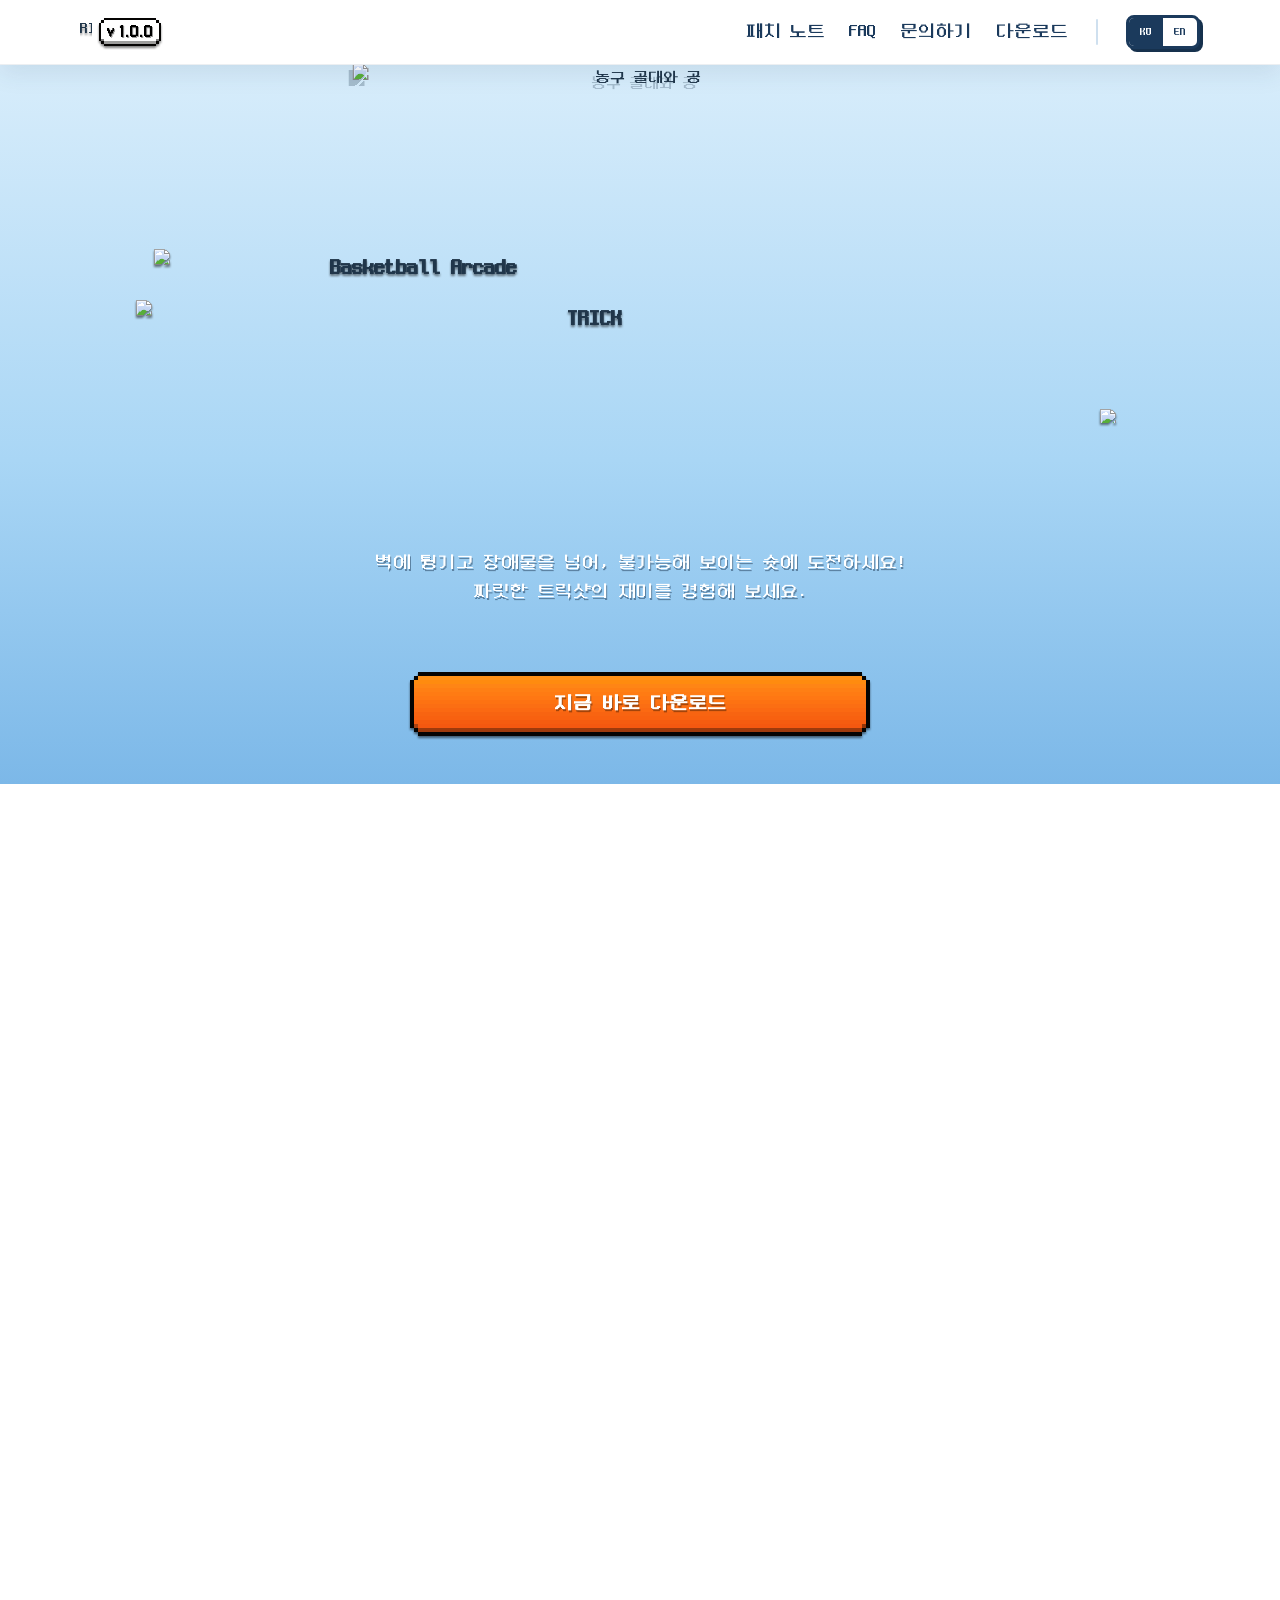
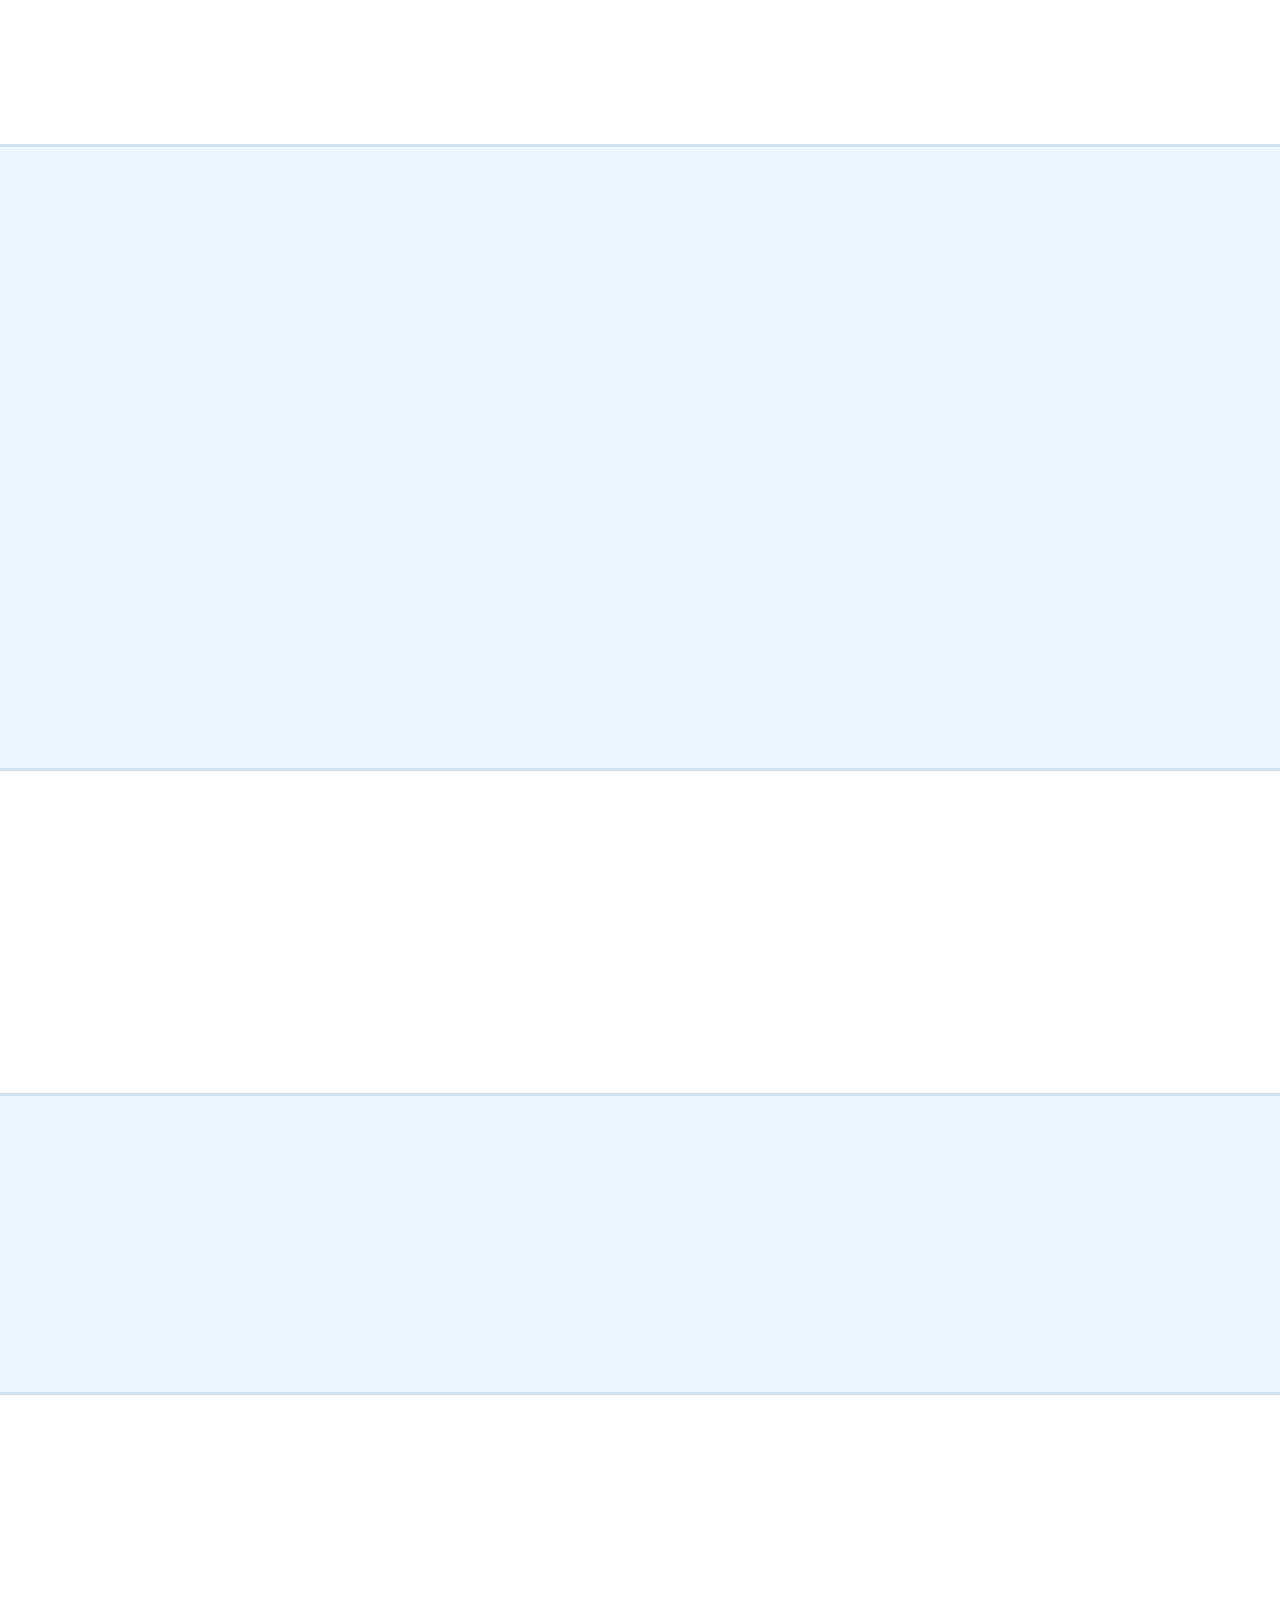
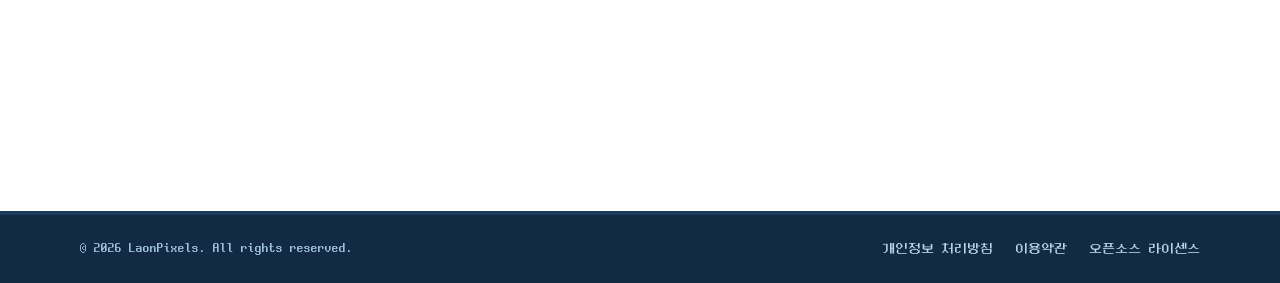
==== commit 64bdc944: "캐러셀 새 스크린샷에 맞춰 aspect-ratio·img 크기 속성·캐시 버전 갱신 Co-Authored-By: Claude Sonnet 5 <noreply@anthropic.co" ====
--- a/index.html
+++ b/index.html
@@ -13,7 +13,7 @@
   <meta property="og:description" content="한 번의 슛, 완벽한 트릭샷. 물리 기반 원터치 농구 게임.">
   <meta property="og:type" content="website">
 
-  <link rel="stylesheet" href="css/styles.css?v=122">
+  <link rel="stylesheet" href="css/styles.css?v=124">
 </head>
 <body>
 
@@ -122,7 +122,10 @@
       <!-- wordmark — flexbox-centered in the full section -->
       <div class="hero__inner">
         <h1 class="wordmark">
-          <img src="assets/game/wordmark_trick.png" class="wordmark__trick px" alt="TRICK" width="93" height="24">
+          <span class="wordmark__trick-wrap">
+            <img src="assets/game/wordmark_badge.png" class="wordmark__badge px" alt="Basketball Arcade" width="139" height="11">
+            <img src="assets/game/wordmark_trick.png" class="wordmark__trick px" alt="TRICK" width="93" height="24">
+          </span>
           <img src="assets/game/wordmark_shot.png" class="wordmark__shot px" alt="SHOT" width="77" height="24">
         </h1>
       </div>
@@ -160,12 +163,11 @@
           </button>
           <div class="shot-viewport">
             <div class="shot-track" id="shot-track">
-              <div class="shot-slide"><img src="assets/screenshots/shot_01.jpg" alt="" loading="lazy" width="1920" height="1354"></div>
-              <div class="shot-slide"><img src="assets/screenshots/shot_02.jpg" alt="" loading="lazy" width="1920" height="1354"></div>
-              <div class="shot-slide"><img src="assets/screenshots/shot_03.jpg" alt="" loading="lazy" width="1920" height="1354"></div>
-              <div class="shot-slide"><img src="assets/screenshots/shot_04.jpg" alt="" loading="lazy" width="1920" height="1354"></div>
-              <div class="shot-slide"><img src="assets/screenshots/shot_05.jpg" alt="" loading="lazy" width="1920" height="1354"></div>
-              <div class="shot-slide"><img src="assets/screenshots/shot_06.jpg" alt="" loading="lazy" width="1920" height="1354"></div>
+              <div class="shot-slide"><img src="assets/screenshots/shot_01.jpg" alt="" loading="lazy" width="2048" height="1425"></div>
+              <div class="shot-slide"><img src="assets/screenshots/shot_02.jpg" alt="" loading="lazy" width="2048" height="1432"></div>
+              <div class="shot-slide"><img src="assets/screenshots/shot_03.jpg" alt="" loading="lazy" width="2048" height="1432"></div>
+              <div class="shot-slide"><img src="assets/screenshots/shot_04.jpg" alt="" loading="lazy" width="2048" height="1432"></div>
+              <div class="shot-slide"><img src="assets/screenshots/shot_05.jpg" alt="" loading="lazy" width="2048" height="1427"></div>
             </div>
           </div>
           <button class="shot-nav shot-nav--next" type="button" aria-label="다음 화면" data-i18n-attr="aria-label:gallery.next">
--- a/css/styles.css
+++ b/css/styles.css
@@ -491,6 +491,17 @@
 }
 .wordmark__trick { width: clamp(270px, 88vw, 900px); height: auto; }
 .wordmark__shot  { width: clamp(223px, 72vw, 745px); height: auto; }
+/* "BASKETBALL ARCADE" badge, perched above the top-left of TRICK — sized
+   and positioned as % of the wrap (== TRICK's own box) so it scales
+   together with the wordmark at every viewport width */
+.wordmark__trick-wrap { position: relative; display: inline-block; }
+.wordmark__badge {
+  position: absolute;
+  top: -22%;
+  left: 2%;
+  width: 58%;
+  height: auto;
+}
 
 /* bird flock canvas — sits behind UFO/jet, above gradient background */
 .hero__birds {
@@ -631,7 +642,7 @@
 .shot-slide {
   flex: 0 0 100%;
   min-width: 100%;
-  aspect-ratio: 1920 / 1354;
+  aspect-ratio: 2048 / 1430;
 }
 .shot-slide img {
   display: block;
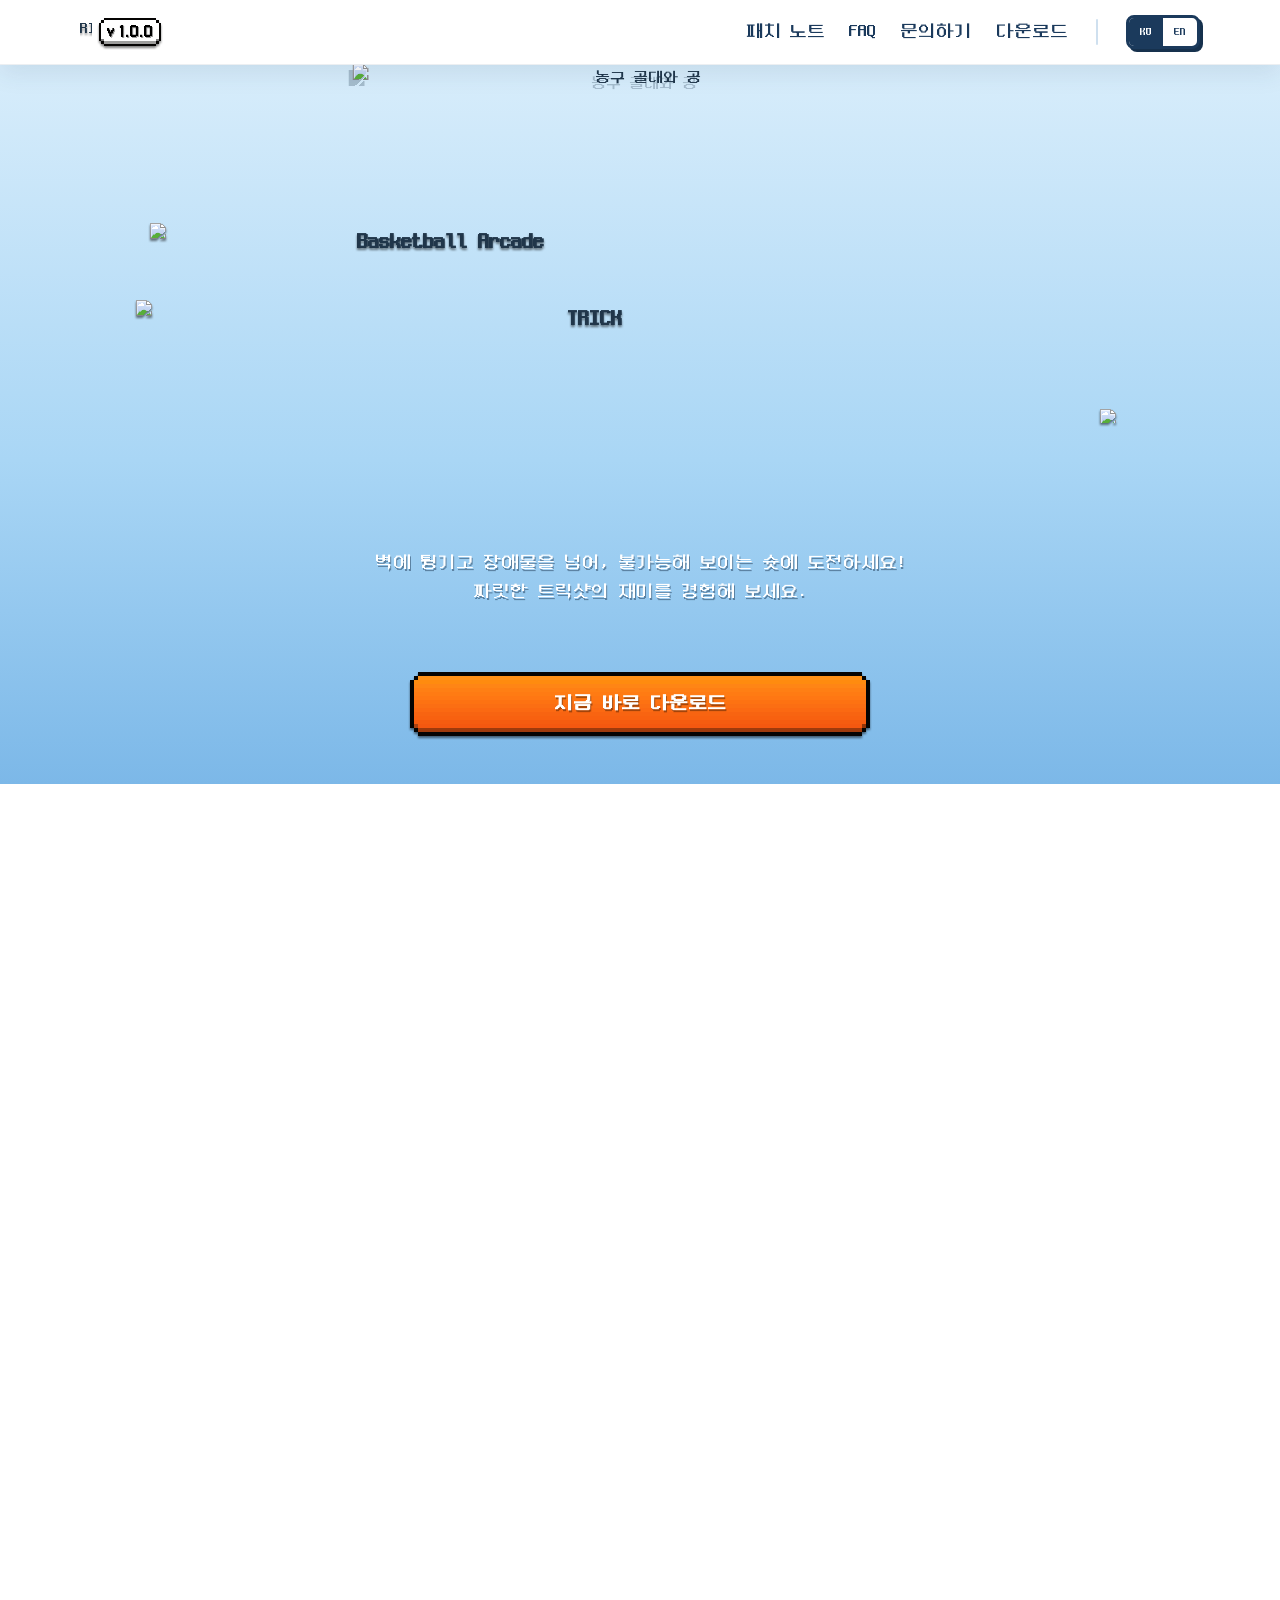
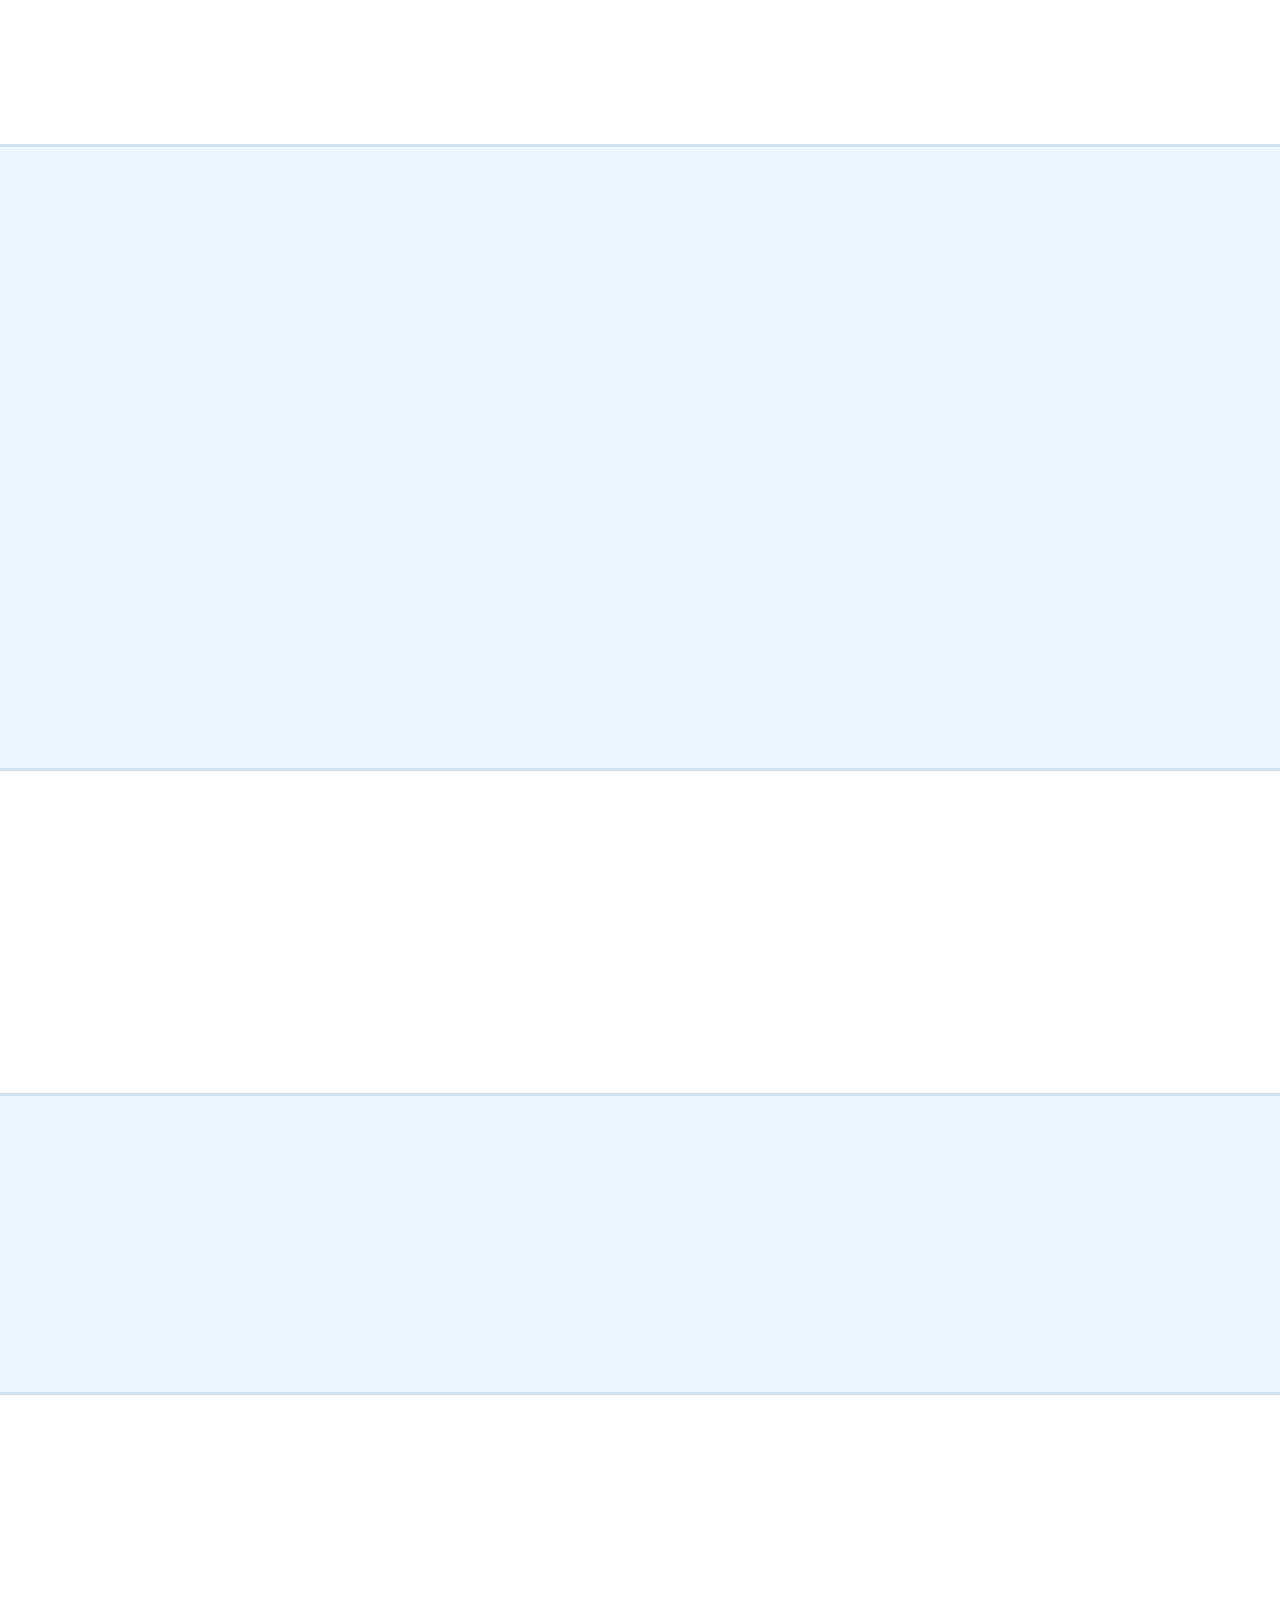
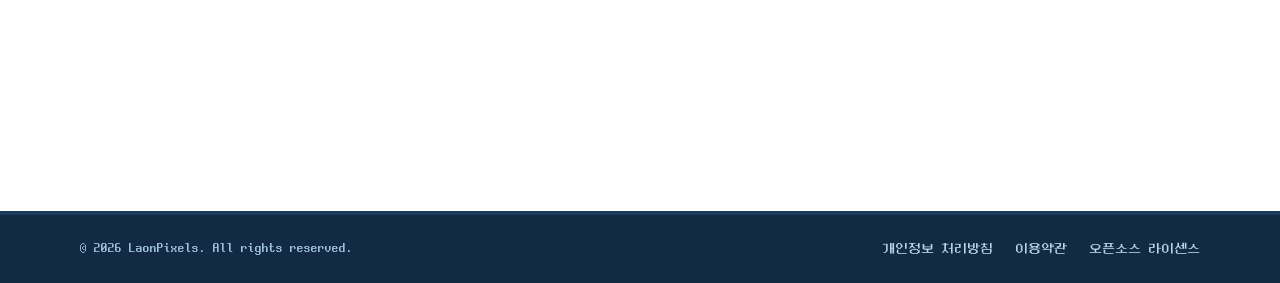
==== commit ecd47a38: "BASKETBALL ARCADE 배지 위치 미세 조정 (더 위로, 좌측 여백 소폭 증가) Co-Authored-By: Claude Sonnet 5 <noreply@anthropic" ====
--- a/index.html
+++ b/index.html
@@ -13,7 +13,7 @@
   <meta property="og:description" content="한 번의 슛, 완벽한 트릭샷. 물리 기반 원터치 농구 게임.">
   <meta property="og:type" content="website">
 
-  <link rel="stylesheet" href="css/styles.css?v=124">
+  <link rel="stylesheet" href="css/styles.css?v=127">
 </head>
 <body>
 
@@ -261,6 +261,6 @@
 
   <script src="js/translations.js?v=21"></script>
   <script src="js/i18n.js?v=2"></script>
-  <script src="js/main.js?v=33"></script>
+  <script src="js/main.js?v=34"></script>
 </body>
 </html>
--- a/css/styles.css
+++ b/css/styles.css
@@ -72,6 +72,9 @@
 
 body {
   margin: 0;
+  min-height: 100dvh;
+  display: flex;
+  flex-direction: column;
   padding-top: var(--header-h);
   font-family: var(--sans-body);
   color: var(--ink);
@@ -82,6 +85,11 @@
   -moz-osx-font-smoothing: grayscale;
   overflow-x: hidden;
 }
+/* sticky footer: on short pages / when mobile Safari's toolbar collapses
+   and grows the (dvh-tracked) viewport, main absorbs the extra space so
+   the navy footer always reaches the true bottom edge instead of leaving
+   a gap of body's white background below it */
+main { flex: 1 0 auto; }
 
 img, svg { max-width: 100%; display: block; }
 
@@ -497,9 +505,9 @@
 .wordmark__trick-wrap { position: relative; display: inline-block; }
 .wordmark__badge {
   position: absolute;
-  top: -22%;
-  left: 2%;
-  width: 58%;
+  top: -33%;
+  left: 1.5%;
+  width: 65%;
   height: auto;
 }
 
@@ -779,29 +787,6 @@
   filter: drop-shadow(0 2px 4px rgba(18, 42, 68, .45));
   transition: opacity .3s ease;
 }
-/* star-burst layer: sits *behind* the map button (negative z-index within
-   the stack's isolated stacking context) and lets stars arc past the box
-   edges; stars are spawned/animated by burstStars() in main.js */
-.stages-stars {
-  position: absolute;
-  inset: 0;
-  overflow: visible;
-  pointer-events: none;
-  z-index: -1;
-}
-.stages-star {
-  position: absolute;
-  left: 50%;
-  top: 50%;
-  width: 20px;
-  height: 21px;
-  background-image: url("../assets/game/stage_clear_star_sprite.png");
-  background-repeat: no-repeat;
-  transform: translate(-50%, -50%);
-  will-change: transform, opacity;
-  filter: drop-shadow(0 1px 2px rgba(18, 42, 68, .45));
-}
-
 .stages-placeholder__img--locked { opacity: 1; }
 .stages-placeholder__img--soon { opacity: 0; }
 .stages-placeholder__stack:hover .stages-placeholder__img--locked { opacity: 0; }
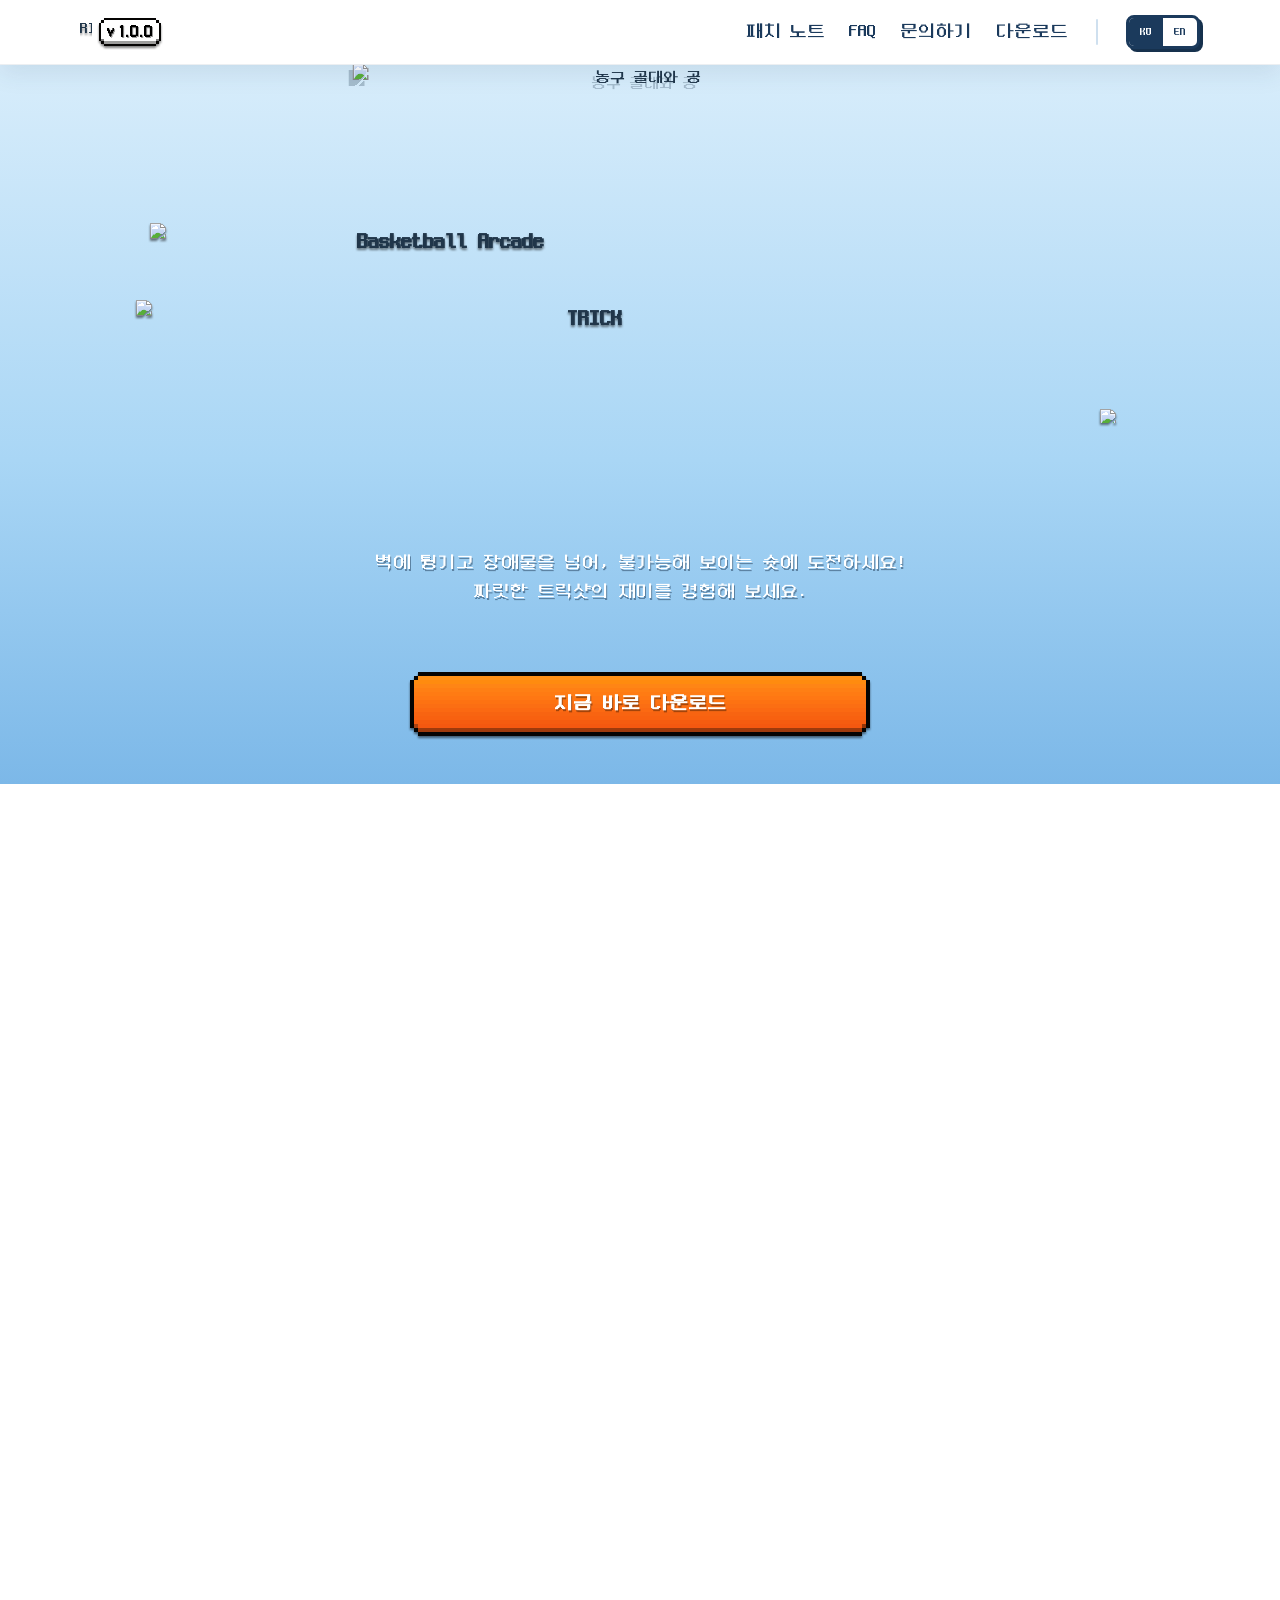
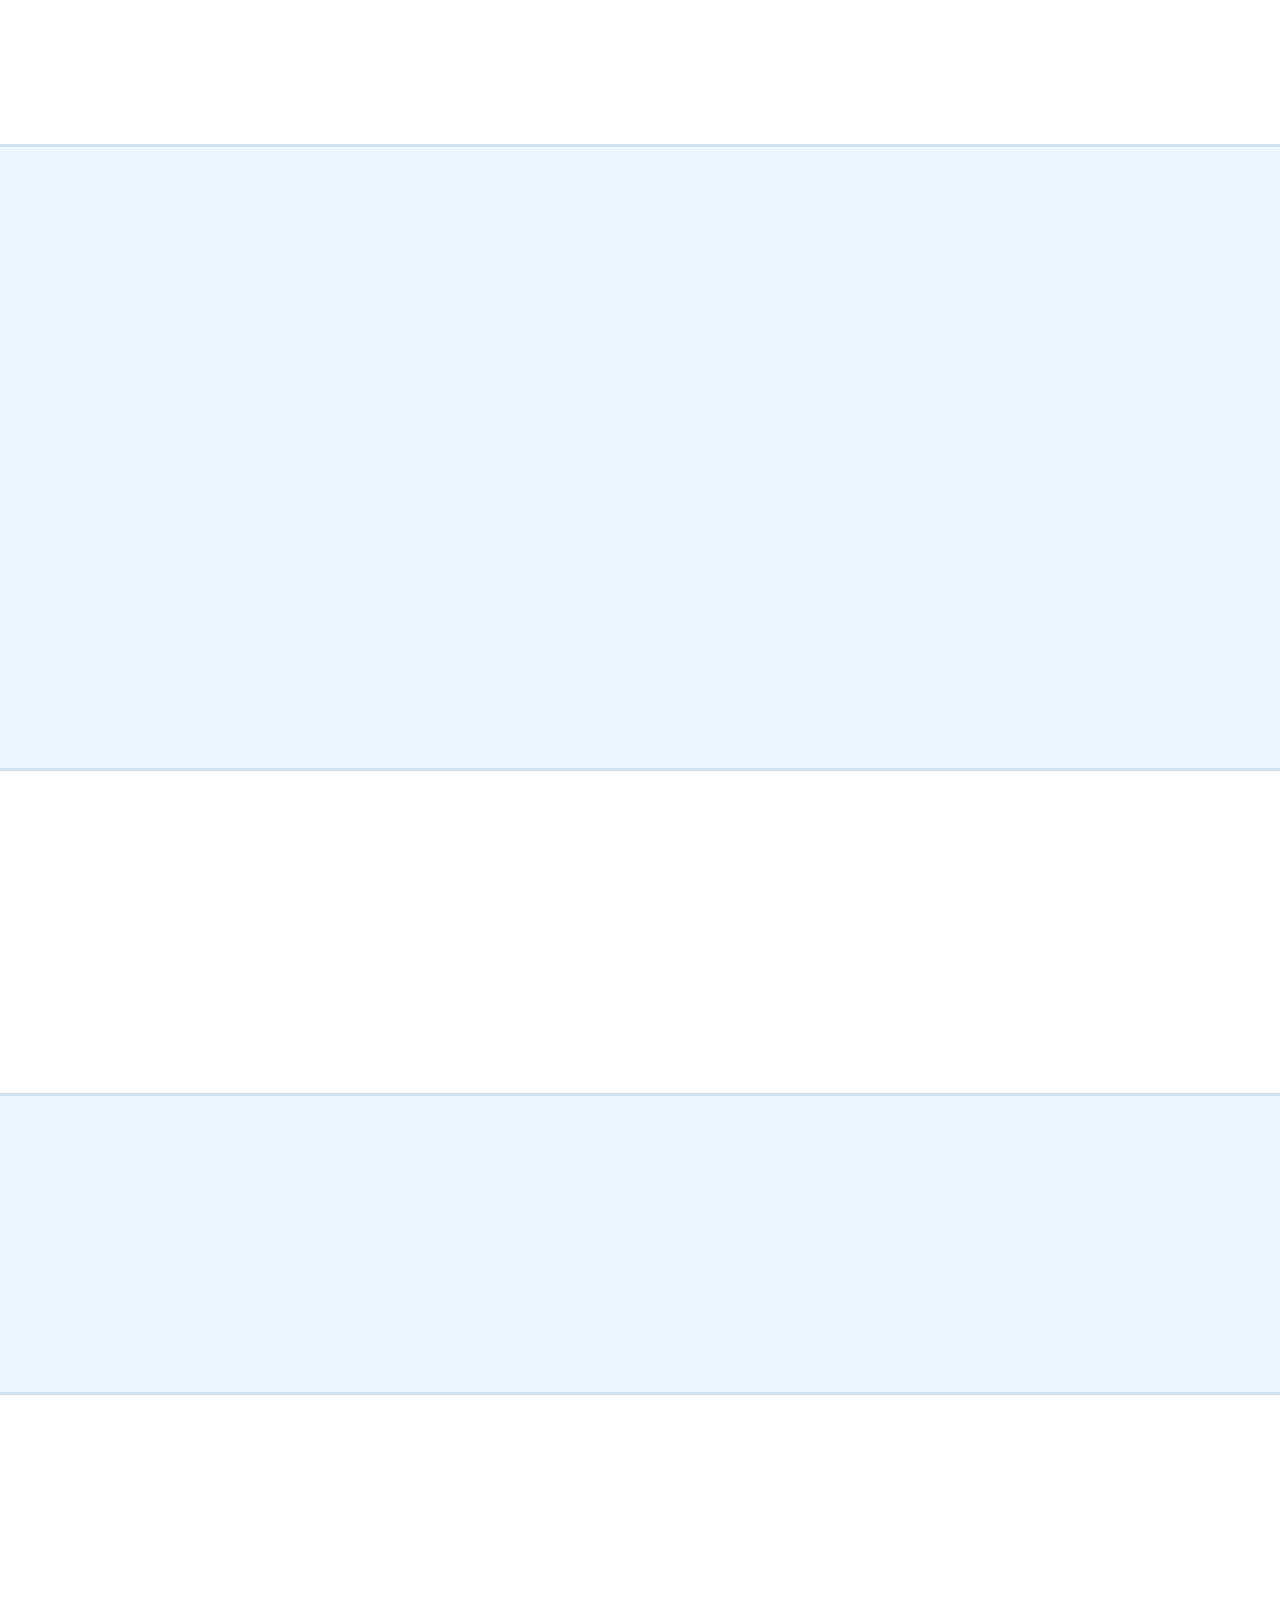
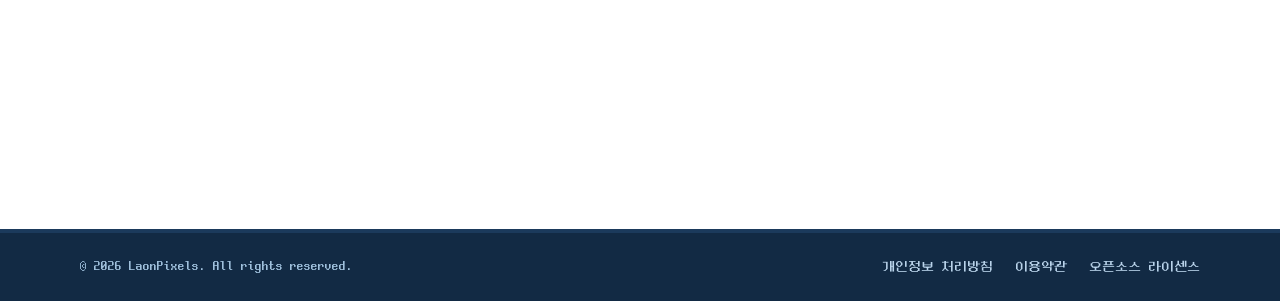
==== commit fce1a35d: "캐러셀 이미지 밝기 살짝 낮춤 (1.12 -> 1.07) Co-Authored-By: Claude Sonnet 5 <noreply@anthropic.com>" ====
--- a/index.html
+++ b/index.html
@@ -13,7 +13,7 @@
   <meta property="og:description" content="한 번의 슛, 완벽한 트릭샷. 물리 기반 원터치 농구 게임.">
   <meta property="og:type" content="website">
 
-  <link rel="stylesheet" href="css/styles.css?v=127">
+  <link rel="stylesheet" href="css/styles.css?v=130">
 </head>
 <body>
 
@@ -235,11 +235,6 @@
             <img class="store-badge store-badge--ko" src="assets/store/appstore_ko.svg" alt="App Store에서 다운로드">
             <img class="store-badge store-badge--en" src="assets/store/appstore_en.svg" alt="Download on the App Store">
           </a>
-
-          <a class="store-link reveal" href="#" aria-label="Google Play">
-            <img class="store-badge store-badge--ko" src="assets/store/googleplay_ko.svg" alt="Google Play에서 다운로드">
-            <img class="store-badge store-badge--en" src="assets/store/googleplay_en.svg" alt="Get it on Google Play">
-          </a>
         </div>
 
         <p class="store-note" data-i18n="download.note"></p>
@@ -259,8 +254,8 @@
     </div>
   </footer>
 
-  <script src="js/translations.js?v=21"></script>
+  <script src="js/translations.js?v=22"></script>
   <script src="js/i18n.js?v=2"></script>
-  <script src="js/main.js?v=34"></script>
+  <script src="js/main.js?v=35"></script>
 </body>
 </html>
--- a/css/styles.css
+++ b/css/styles.css
@@ -657,6 +657,7 @@
   width: 100%;
   height: 100%;
   object-fit: cover;
+  filter: brightness(1.07) saturate(1.05);
 }
 
 /* nav arrows — float in the gutter between the carousel and the screen
@@ -930,7 +931,7 @@
 html[lang="ko"] .store-badge--ko,
 html[lang="en"] .store-badge--en { display: block; }
 
-.store-note { text-align: center; margin-top: 22px; font-family: var(--sans-body); color: var(--ink-soft); font-size: 13px; }
+.store-note { text-align: center; margin-top: 40px; font-family: var(--sans-body); color: var(--ink-soft); font-size: 13px; }
 
 /* ---- Footer ------------------------------------------------------------ */
 .site-footer {
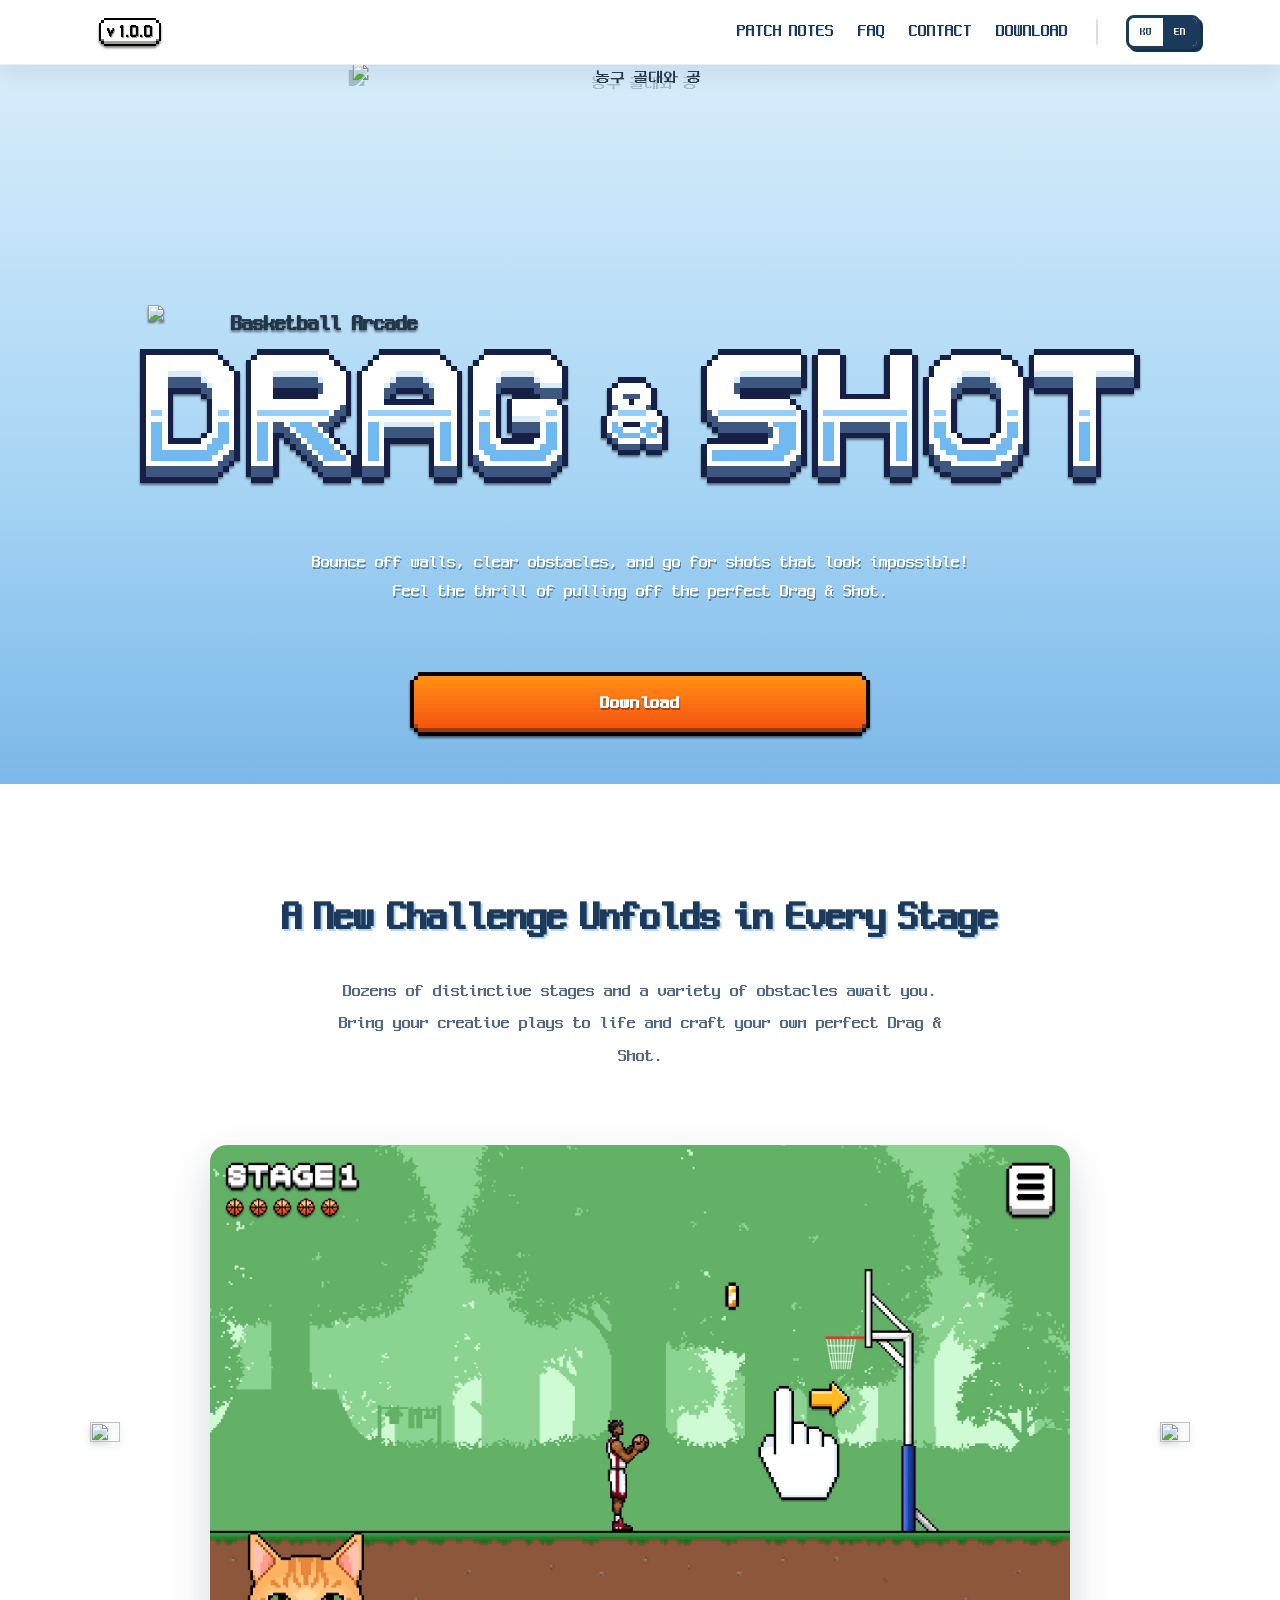
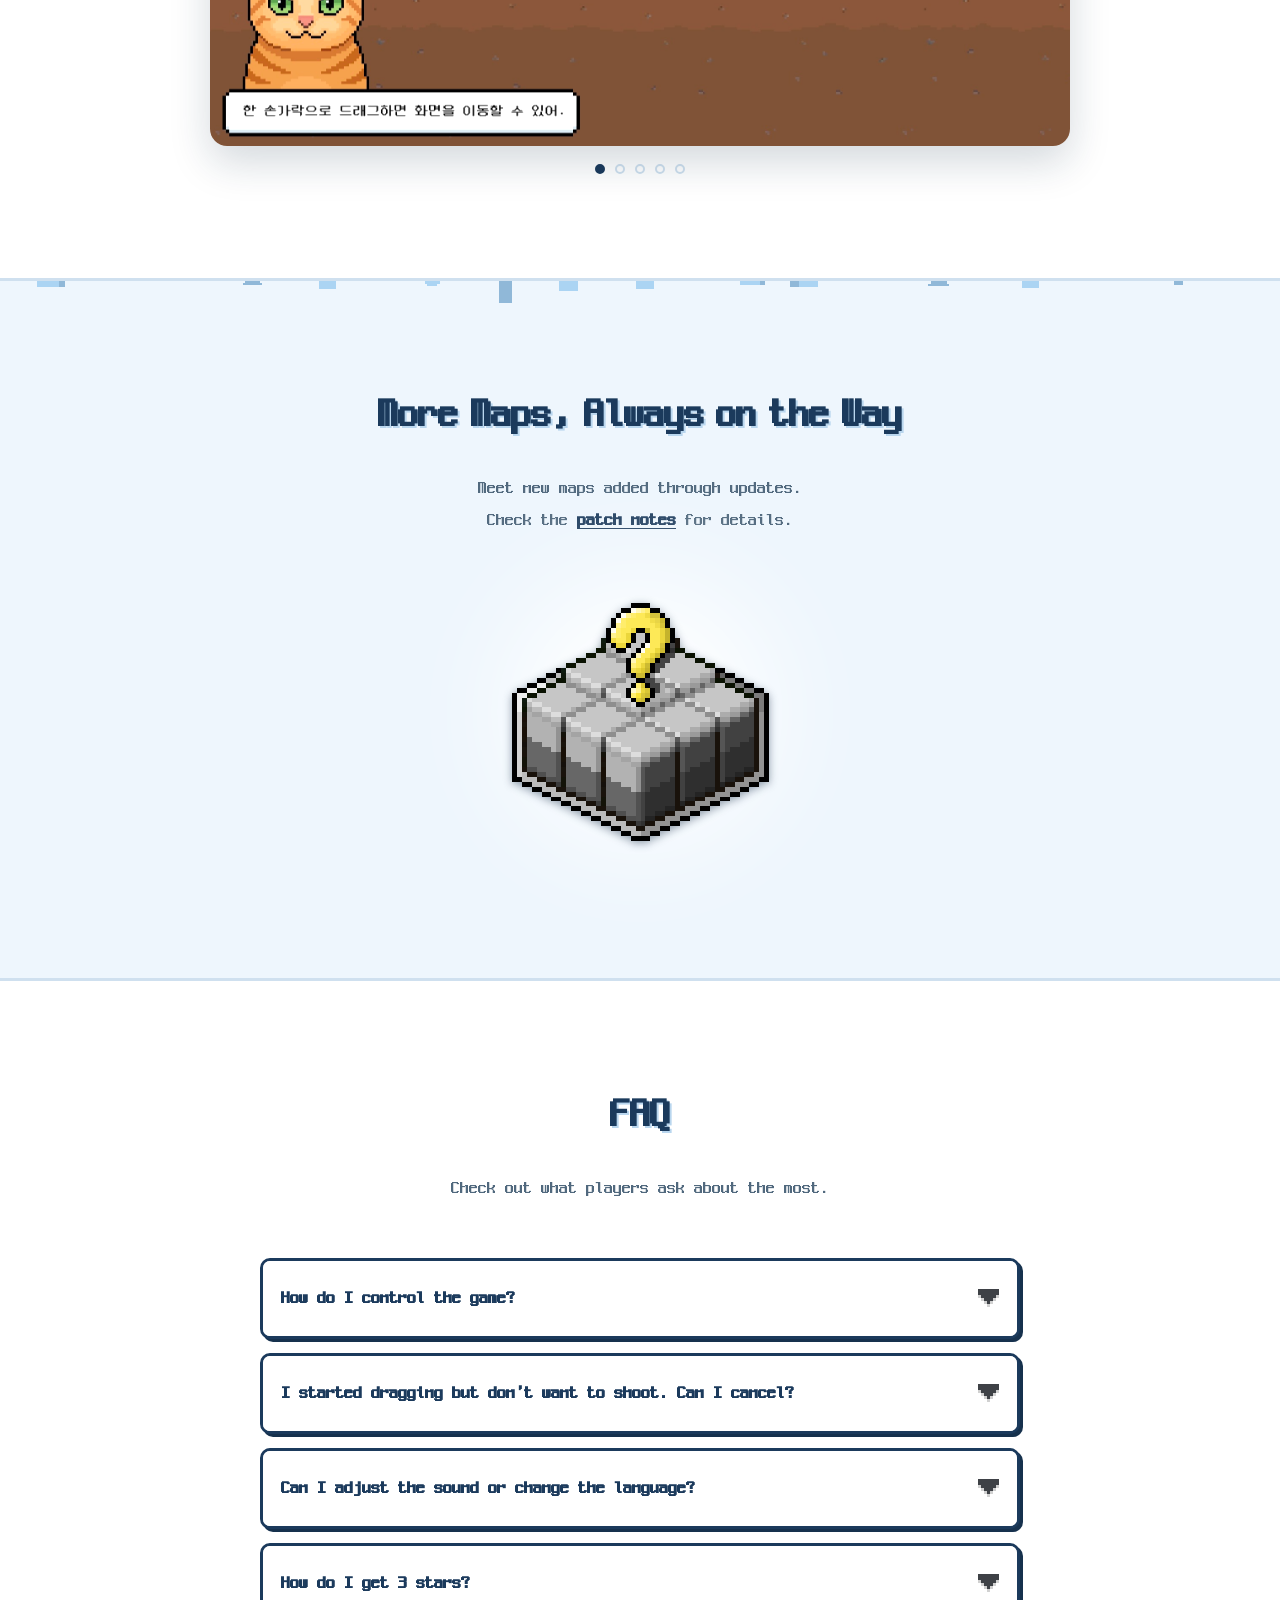
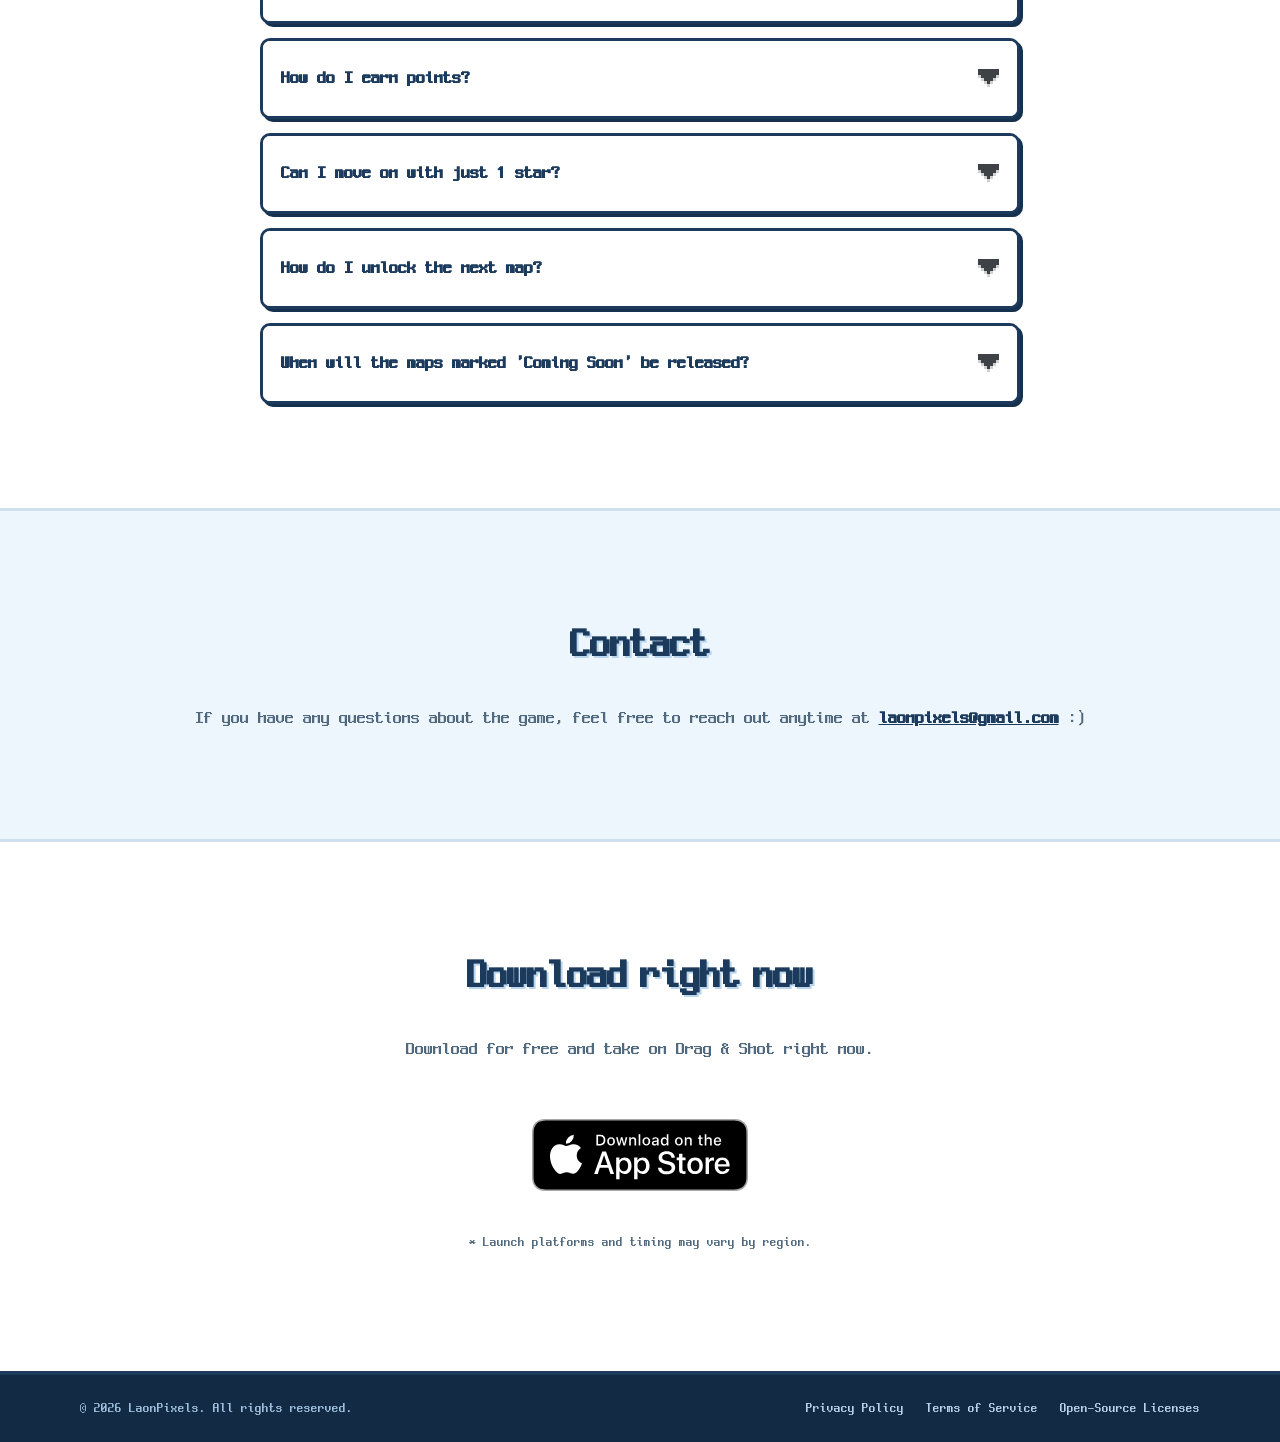
==== commit 87b4d4f5: "게임 명칭 TRICKY SHOT → DRAG & SHOT 전체 반영 + 앱 아이콘 교체 - 헤더/히어로 워드마크를 새 DRAG & SHOT 통합 이미지로 교체 (기존   wordm" ====
--- a/index.html
+++ b/index.html
@@ -3,17 +3,17 @@
 <head>
   <meta charset="UTF-8">
   <meta name="viewport" content="width=device-width, initial-scale=1, viewport-fit=cover">
-  <title data-i18n="meta.titleHome">TRICK SHOT — 한 번의 슛, 완벽한 트릭샷</title>
-  <meta name="description" content="튕기고, 휘고, 골인! 물리 기반 원터치 농구 트릭샷 게임 TRICK SHOT. App Store · Google Play · Steam에서 무료로 플레이하세요.">
+  <title data-i18n="meta.titleHome">DRAG & SHOT — 한 번의 슛, 완벽한 Drag & Shot</title>
+  <meta name="description" content="튕기고, 휘고, 골인! 물리 기반 원터치 농구 Drag & Shot 게임 DRAG & SHOT. App Store · Google Play · Steam에서 무료로 플레이하세요.">
   <meta name="theme-color" content="#7cb8e8">
-  <link rel="icon" type="image/png" href="assets/game/app_icon.png">
+  <link rel="icon" type="image/png" href="assets/game/app_icon.png?v=3">
 
   <!-- Open Graph -->
-  <meta property="og:title" content="TRICK SHOT">
-  <meta property="og:description" content="한 번의 슛, 완벽한 트릭샷. 물리 기반 원터치 농구 게임.">
+  <meta property="og:title" content="DRAG & SHOT">
+  <meta property="og:description" content="한 번의 슛, 완벽한 Drag & Shot. 물리 기반 원터치 농구 게임.">
   <meta property="og:type" content="website">
 
-  <link rel="stylesheet" href="css/styles.css?v=130">
+  <link rel="stylesheet" href="css/styles.css?v=131">
 </head>
 <body>
 
@@ -22,10 +22,9 @@
     <div class="container">
       <nav class="nav" aria-label="Main">
         <div class="nav__left">
-          <a class="brand nav__reveal" href="#top" aria-label="TRICK SHOT home">
+          <a class="brand nav__reveal" href="#top" aria-label="DRAG & SHOT home">
             <span class="brand__wordmark">
-              <img src="assets/game/wordmark_trick.png" class="px" alt="TRICK" width="93" height="24">
-              <img src="assets/game/wordmark_shot.png" class="px" alt="SHOT" width="77" height="24">
+              <img src="assets/game/wordmark_dragshot.png" class="px" alt="DRAG & SHOT" width="180" height="24">
             </span>
           </a>
 
@@ -122,17 +121,16 @@
       <!-- wordmark — flexbox-centered in the full section -->
       <div class="hero__inner">
         <h1 class="wordmark">
-          <span class="wordmark__trick-wrap">
+          <span class="wordmark__wrap">
             <img src="assets/game/wordmark_badge.png" class="wordmark__badge px" alt="Basketball Arcade" width="139" height="11">
-            <img src="assets/game/wordmark_trick.png" class="wordmark__trick px" alt="TRICK" width="93" height="24">
+            <img src="assets/game/wordmark_dragshot.png" class="wordmark__full px" alt="DRAG & SHOT" width="180" height="24">
           </span>
-          <img src="assets/game/wordmark_shot.png" class="wordmark__shot px" alt="SHOT" width="77" height="24">
         </h1>
       </div>
 
       <!-- sub text + CTA pinned to bottom of hero -->
       <div class="hero__foot">
-        <p class="hero__sub" data-i18n-html="hero.sub">벽에 튕기고 장애물을 넘어, 불가능해 보이는 슛에 도전하세요!<br>짜릿한 트릭샷의 재미를 경험해 보세요.</p>
+        <p class="hero__sub" data-i18n-html="hero.sub">벽에 튕기고 장애물을 넘어, 불가능해 보이는 슛에 도전하세요!<br>짜릿한 Drag & Shot의 재미를 경험해 보세요.</p>
         <div class="hero__cta">
           <a class="web-btn web-btn--orange" href="#download">
             <span class="web-btn__bg" aria-hidden="true">
--- a/css/styles.css
+++ b/css/styles.css
@@ -1,5 +1,5 @@
 /* =========================================================================
-   TRICK SHOT — game landing site
+   DRAG & SHOT — game landing site
    Mobile-first, vanilla CSS. Design tokens pulled from the title-screen art.
    ========================================================================= */
 
@@ -266,7 +266,7 @@
   z-index: 4;
 }
 
-/* the TRICK SHOT wordmark in the header — hidden until the hero scrolls
+/* the DRAG & SHOT wordmark in the header — hidden until the hero scrolls
    past, then slides in from the left (its reserved width pushes the
    version badge over by the same amount), and on the way back up it
    slides out to the left and fades — never squashing, since the
@@ -486,28 +486,26 @@
   pointer-events: none;
 }
 
-/* TRICK / SHOT horizontal pixel wordmark images */
+/* DRAG & SHOT horizontal pixel wordmark image */
 .wordmark {
   display: flex;
   flex-direction: row;
   align-items: center;
   justify-content: center;
-  gap: clamp(28px, 6vw, 64px);
   margin: 4px 0 0;
   /* same in-game overlay shadow spec as the CTA button: y:2, blur:1, 50% black */
   filter: drop-shadow(0 2px 1px rgba(0, 0, 0, .5));
 }
-.wordmark__trick { width: clamp(270px, 88vw, 900px); height: auto; }
-.wordmark__shot  { width: clamp(223px, 72vw, 745px); height: auto; }
-/* "BASKETBALL ARCADE" badge, perched above the top-left of TRICK — sized
-   and positioned as % of the wrap (== TRICK's own box) so it scales
-   together with the wordmark at every viewport width */
-.wordmark__trick-wrap { position: relative; display: inline-block; }
+.wordmark__full { width: clamp(521px, 166vw, 1709px); height: auto; }
+/* "BASKETBALL ARCADE" badge, perched above the top-left of DRAG — sized
+   and positioned as % of the wrap (== the full lockup's own box) so it
+   scales together with the wordmark at every viewport width */
+.wordmark__wrap { position: relative; display: inline-block; }
 .wordmark__badge {
   position: absolute;
   top: -33%;
-  left: 1.5%;
-  width: 65%;
+  left: 0.8%;
+  width: 33.6%;
   height: auto;
 }
 
@@ -757,14 +755,16 @@
   background: #fff;
   border-radius: 50%;
   filter: blur(60px);
+  z-index: 0;
 }
 .stages-placeholder__stack {
   position: relative;
+  z-index: 1;   /* stay above the glow's blur so the map art reads sharp */
   width: clamp(84px, 36.3vw, 297px);
   aspect-ratio: 1;
   transition: transform .15s ease;
   cursor: pointer;
-  isolation: isolate;   /* contain the star burst's negative z-index */
+  isolation: isolate;
 }
 .stages-placeholder__stack:hover { transform: scale(1.1); }
 
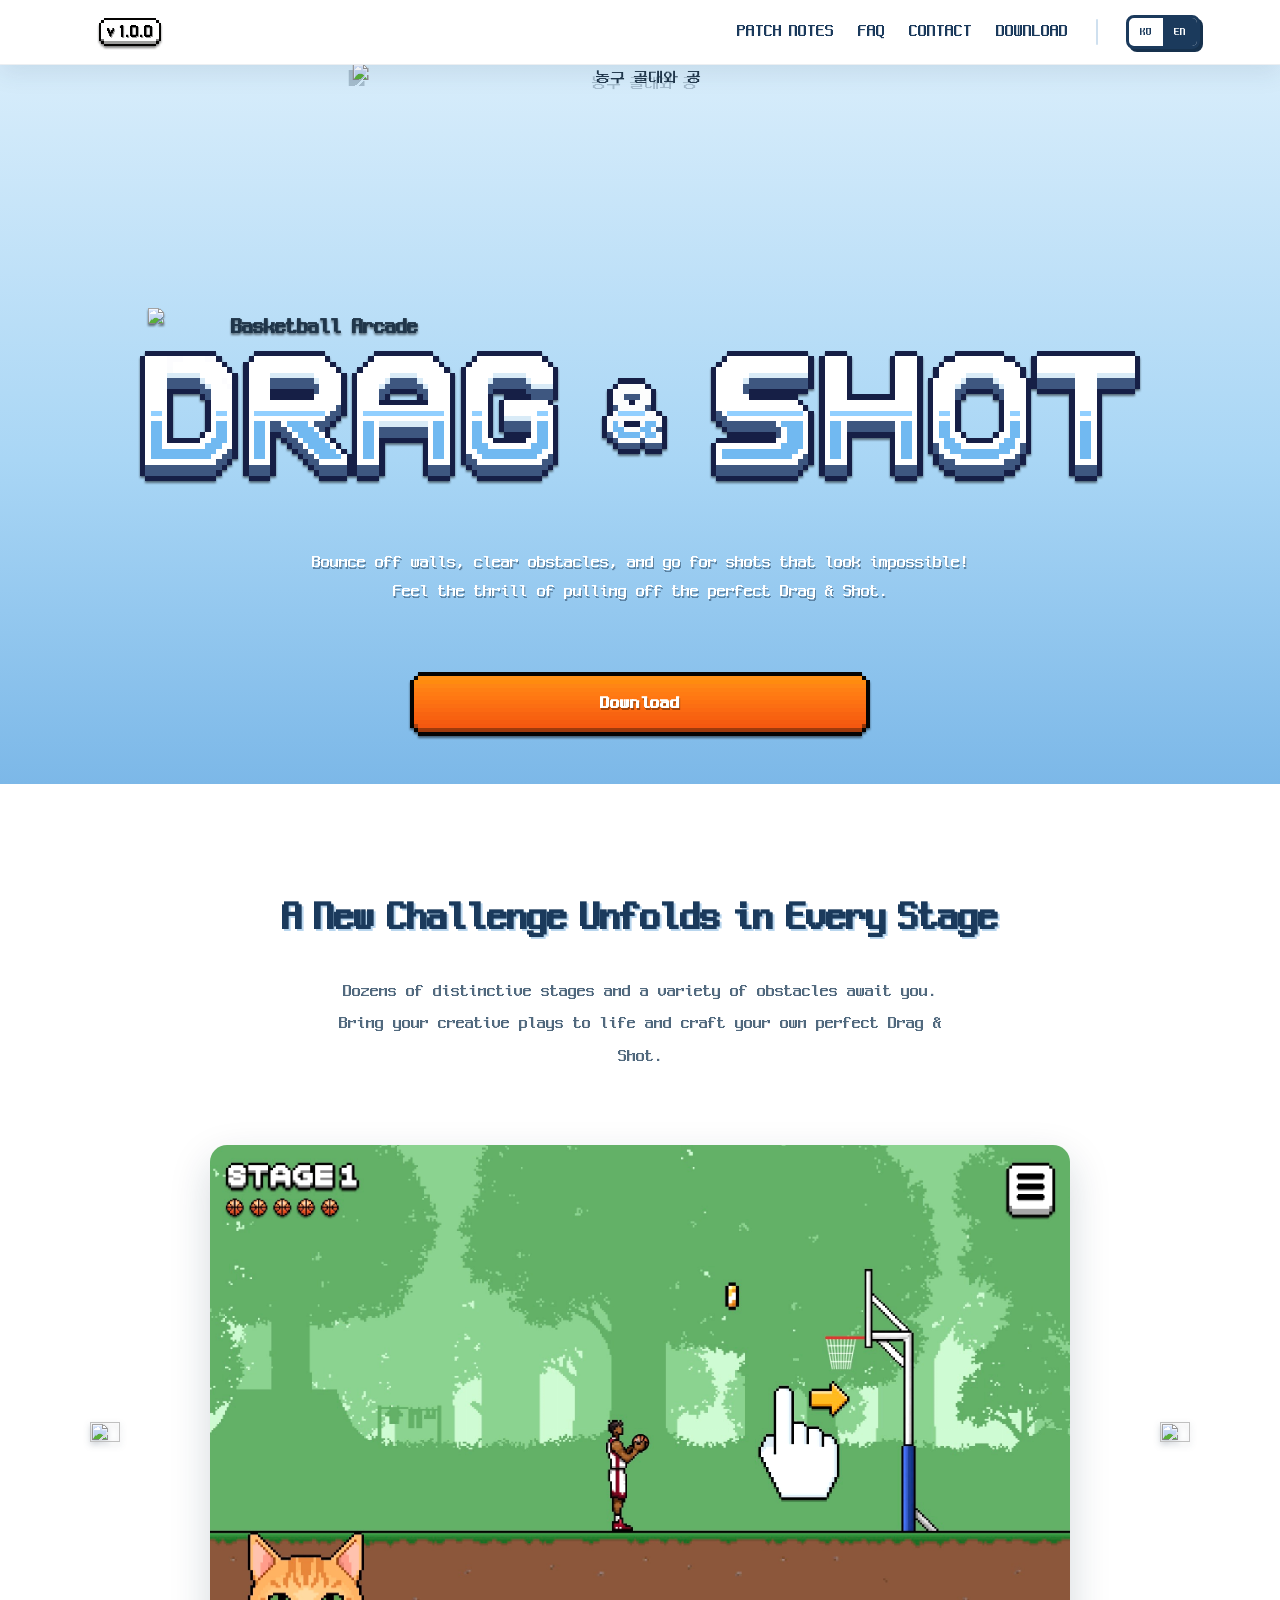
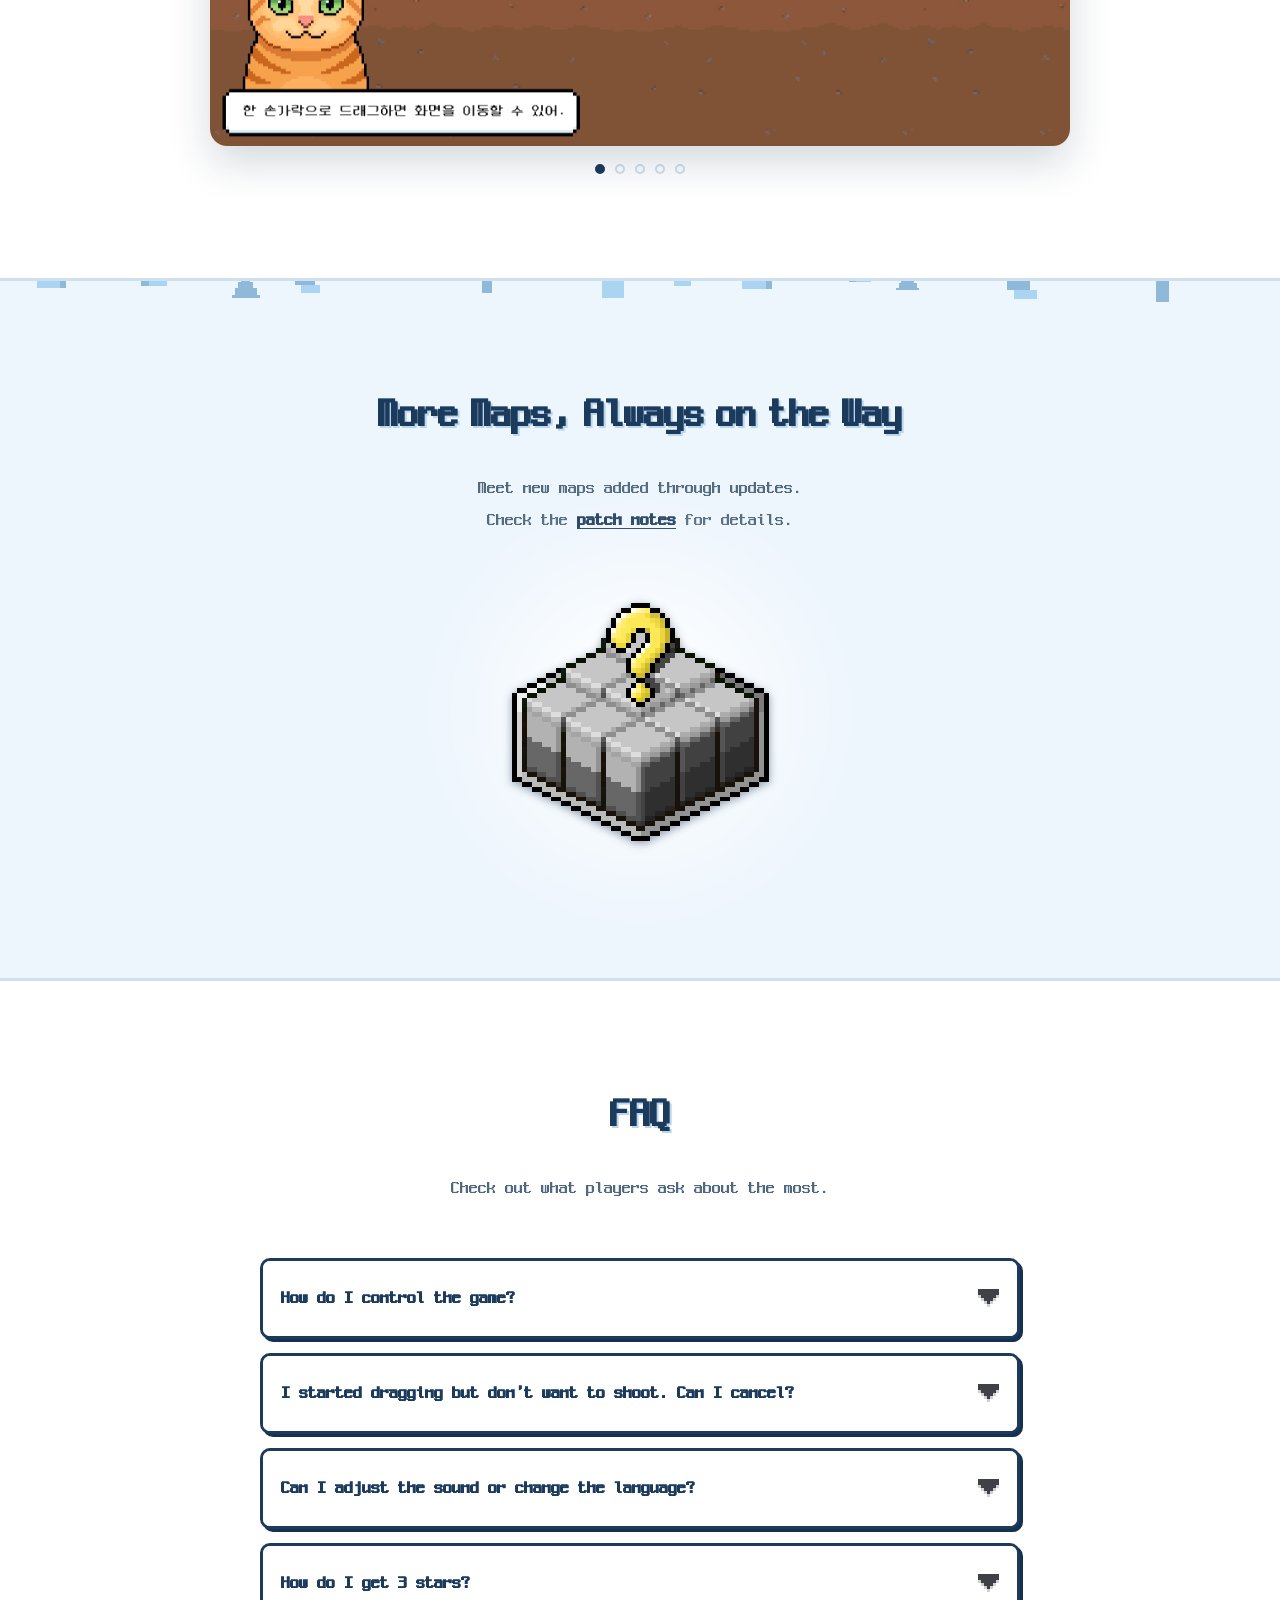
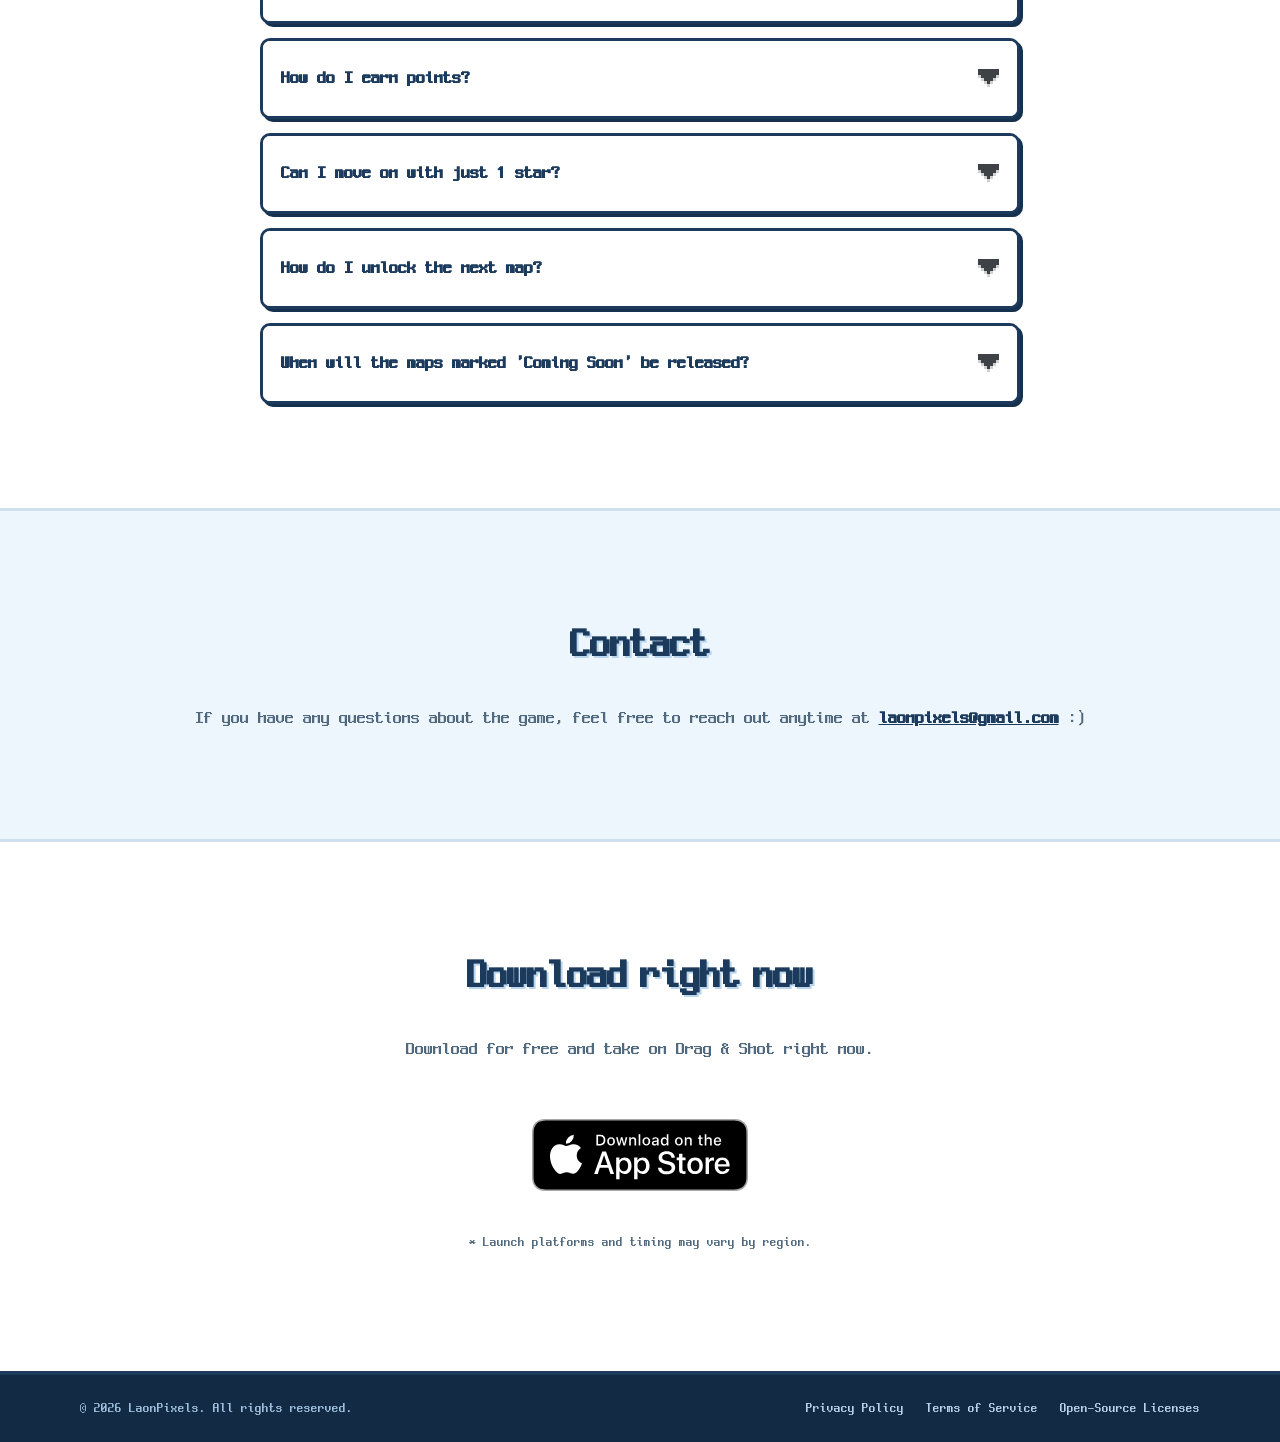
==== commit 57a69818: "타이틀 워드마크 이미지 교체 및 펄스 애니메이션 추가 - DRAG & SHOT 워드마크 이미지를 최신본으로 교체 (180x24 -> 184x24) - 히어로 타이틀(DRAG & S" ====
--- a/index.html
+++ b/index.html
@@ -24,7 +24,7 @@
         <div class="nav__left">
           <a class="brand nav__reveal" href="#top" aria-label="DRAG & SHOT home">
             <span class="brand__wordmark">
-              <img src="assets/game/wordmark_dragshot.png" class="px" alt="DRAG & SHOT" width="180" height="24">
+              <img src="assets/game/wordmark_dragshot.png" class="px" alt="DRAG & SHOT" width="184" height="24">
             </span>
           </a>
 
@@ -123,7 +123,7 @@
         <h1 class="wordmark">
           <span class="wordmark__wrap">
             <img src="assets/game/wordmark_badge.png" class="wordmark__badge px" alt="Basketball Arcade" width="139" height="11">
-            <img src="assets/game/wordmark_dragshot.png" class="wordmark__full px" alt="DRAG & SHOT" width="180" height="24">
+            <img src="assets/game/wordmark_dragshot.png" class="wordmark__full px" alt="DRAG & SHOT" width="184" height="24">
           </span>
         </h1>
       </div>
--- a/css/styles.css
+++ b/css/styles.css
@@ -496,17 +496,26 @@
   /* same in-game overlay shadow spec as the CTA button: y:2, blur:1, 50% black */
   filter: drop-shadow(0 2px 1px rgba(0, 0, 0, .5));
 }
-.wordmark__full { width: clamp(521px, 166vw, 1709px); height: auto; }
+.wordmark__full { width: clamp(521px, 166vw, 1800px); height: auto; }
 /* "BASKETBALL ARCADE" badge, perched above the top-left of DRAG — sized
    and positioned as % of the wrap (== the full lockup's own box) so it
    scales together with the wordmark at every viewport width */
-.wordmark__wrap { position: relative; display: inline-block; }
+.wordmark__wrap {
+  position: relative;
+  display: inline-block;
+  animation: wordmark-pulse 3.6s ease-in-out infinite;
+}
 .wordmark__badge {
   position: absolute;
   top: -33%;
   left: 0.8%;
   width: 33.6%;
   height: auto;
+}
+
+@keyframes wordmark-pulse {
+  0%, 100% { transform: scale(.95); }
+  50% { transform: scale(1.05); }
 }
 
 /* bird flock canvas — sits behind UFO/jet, above gradient background */
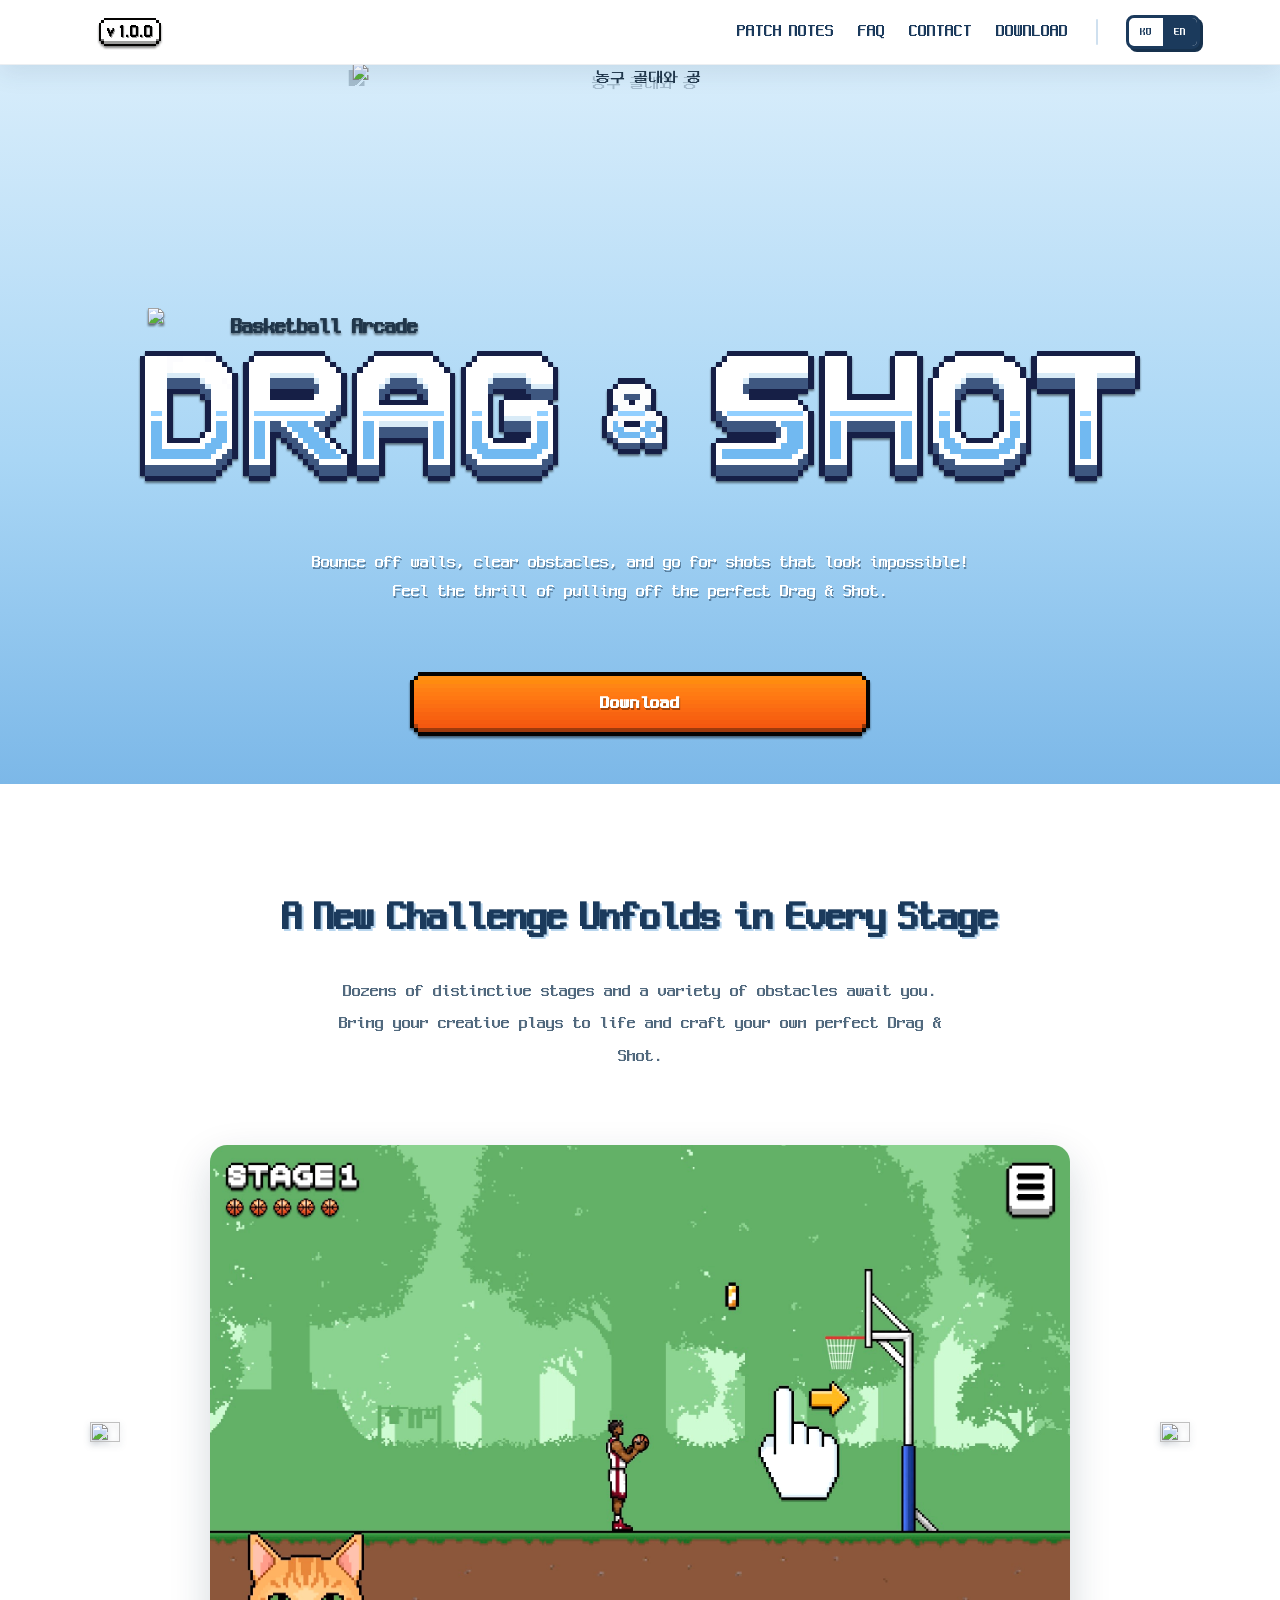
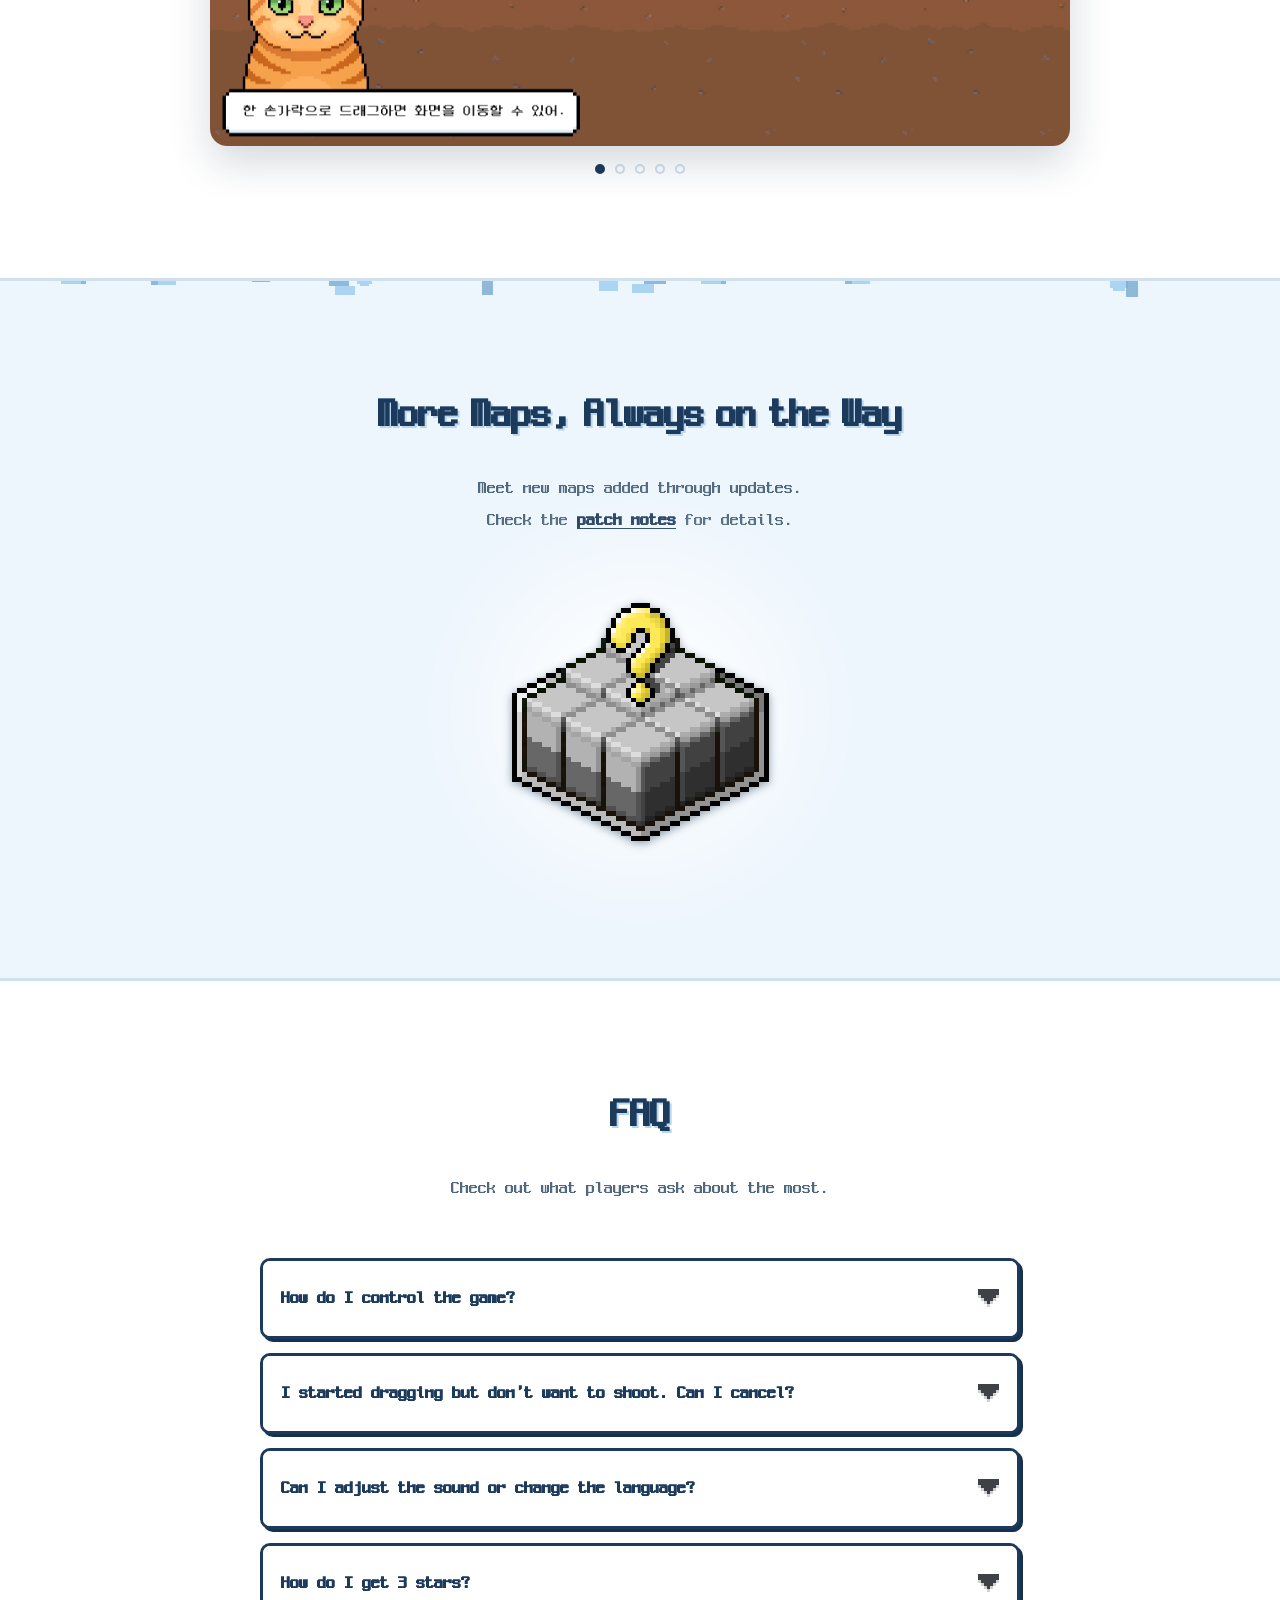
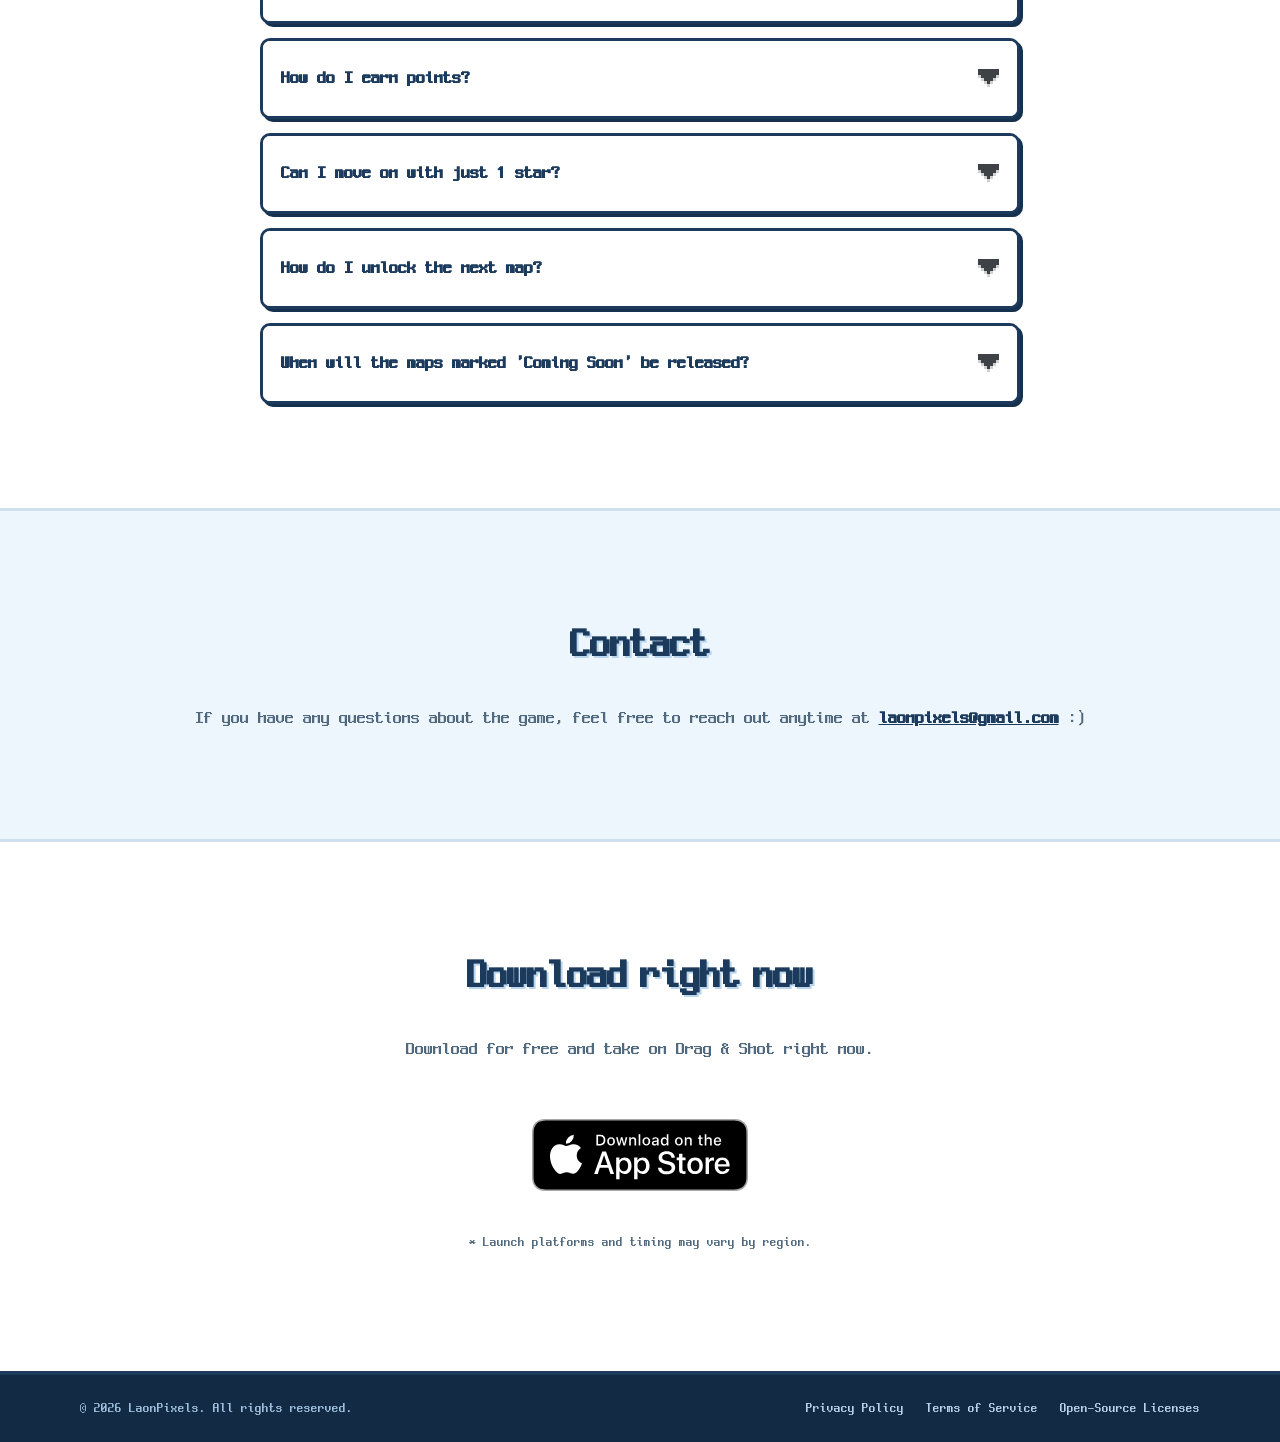
==== commit a8fbca44: "남은 DRAG & SHOT 표기를 Drag & Shot으로 통일 - 각 페이지의 <title>, meta description, og:title - js/translations.j" ====
--- a/index.html
+++ b/index.html
@@ -3,13 +3,13 @@
 <head>
   <meta charset="UTF-8">
   <meta name="viewport" content="width=device-width, initial-scale=1, viewport-fit=cover">
-  <title data-i18n="meta.titleHome">DRAG & SHOT — 한 번의 슛, 완벽한 Drag & Shot</title>
-  <meta name="description" content="튕기고, 휘고, 골인! 물리 기반 원터치 농구 Drag & Shot 게임 DRAG & SHOT. App Store · Google Play · Steam에서 무료로 플레이하세요.">
+  <title data-i18n="meta.titleHome">Drag & Shot — 한 번의 슛, 완벽한 Drag & Shot</title>
+  <meta name="description" content="튕기고, 휘고, 골인! 물리 기반 원터치 농구 Drag & Shot 게임 Drag & Shot. App Store · Google Play · Steam에서 무료로 플레이하세요.">
   <meta name="theme-color" content="#7cb8e8">
   <link rel="icon" type="image/png" href="assets/game/app_icon.png?v=3">
 
   <!-- Open Graph -->
-  <meta property="og:title" content="DRAG & SHOT">
+  <meta property="og:title" content="Drag & Shot">
   <meta property="og:description" content="한 번의 슛, 완벽한 Drag & Shot. 물리 기반 원터치 농구 게임.">
   <meta property="og:type" content="website">
 
